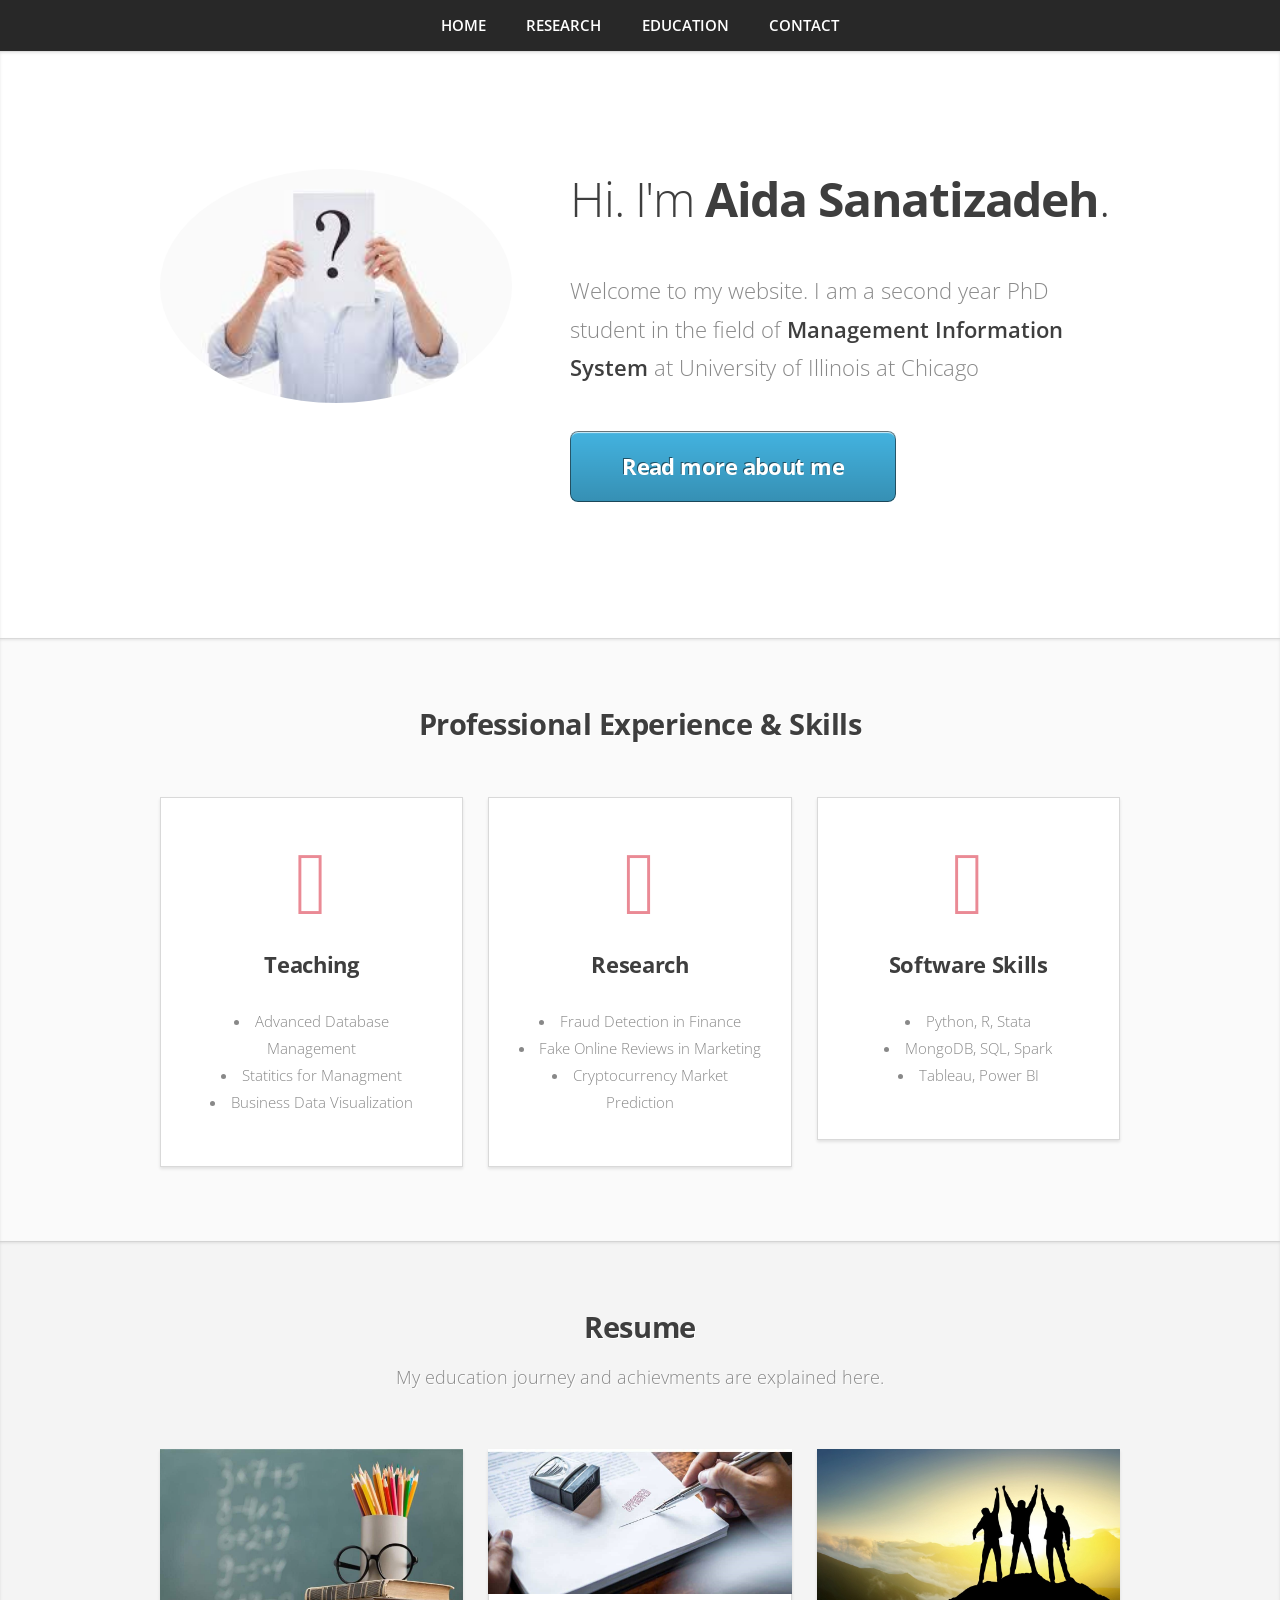
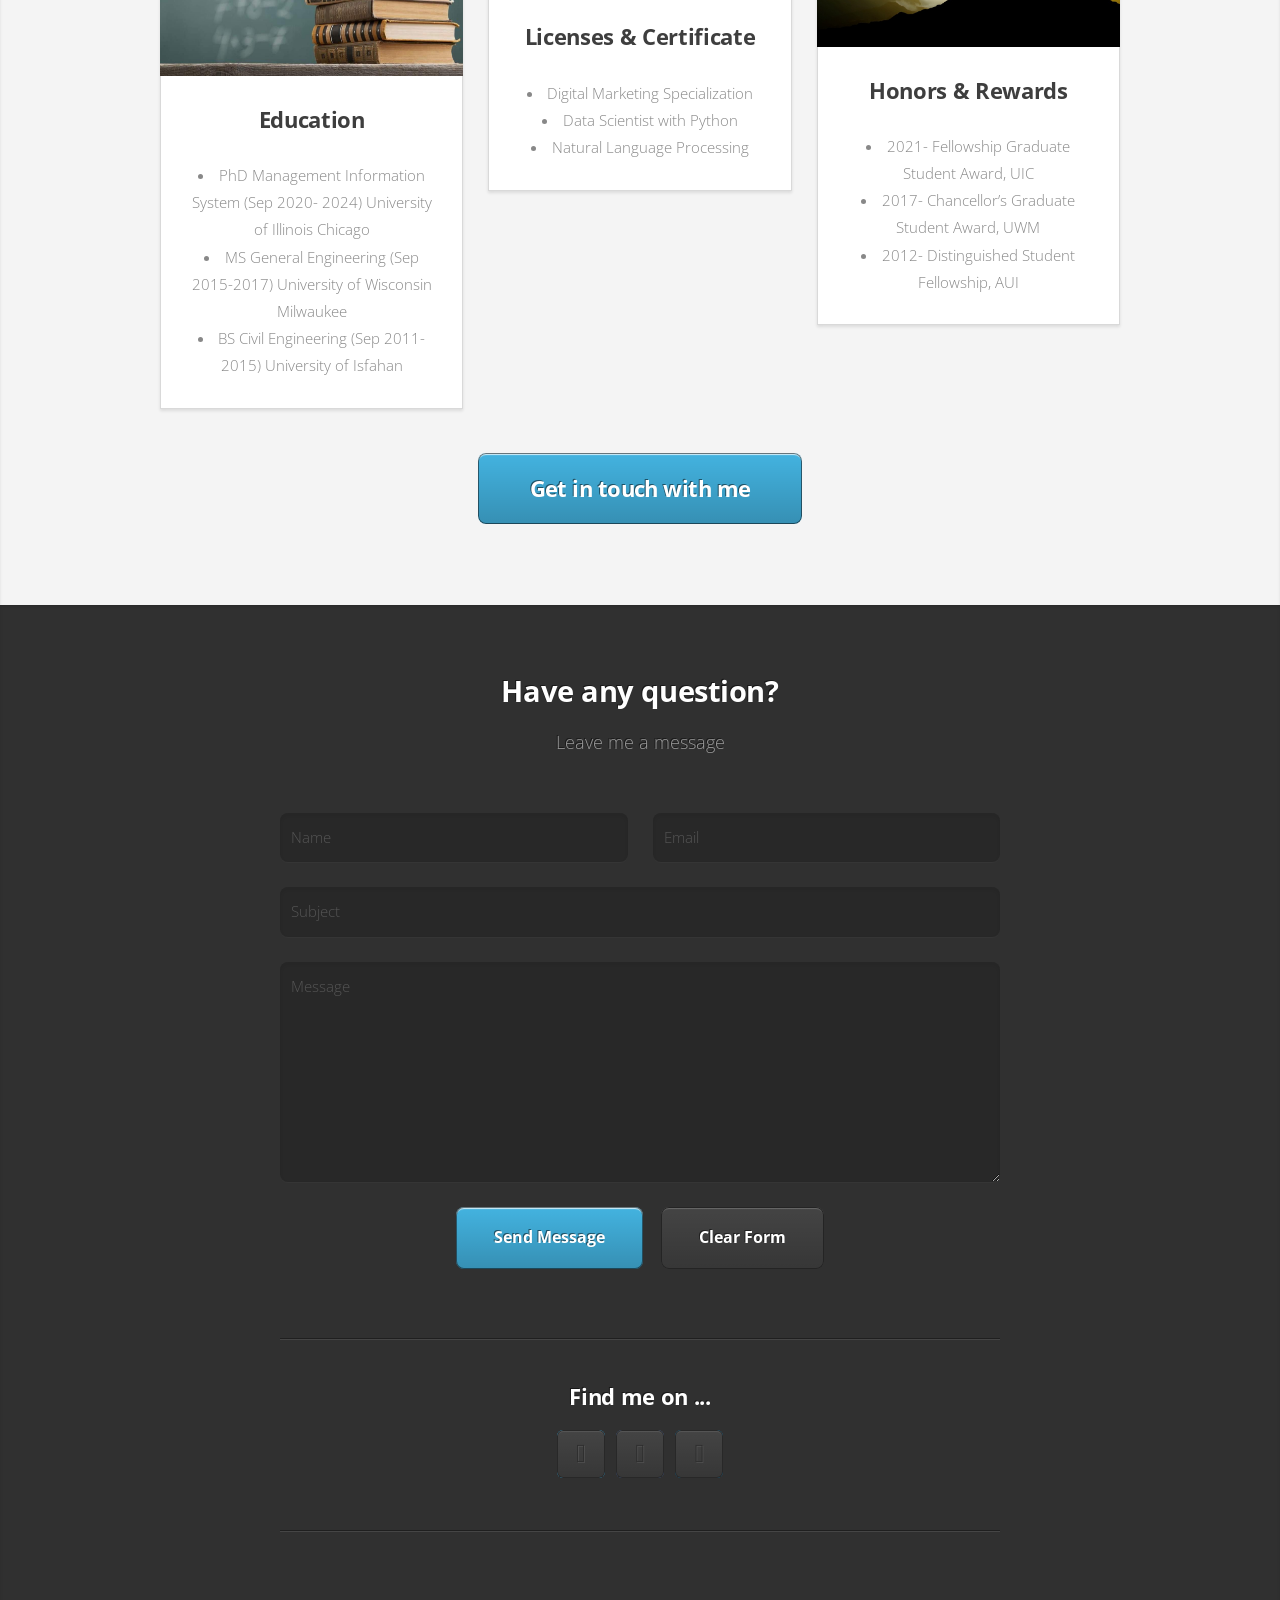
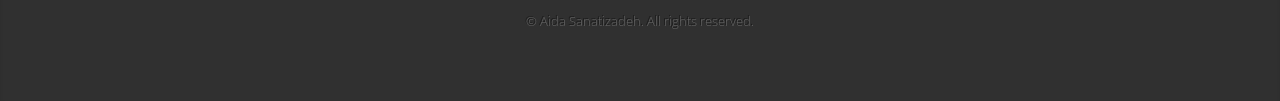
==== index.html @ 2f4261ef "Add files via upload" ====
<!DOCTYPE HTML>
<html>
	<head>
		<title>Miniport by HTML5 UP</title>
		<meta charset="utf-8" />
		<meta name="viewport" content="width=device-width, initial-scale=1, user-scalable=no" />
		<link rel="stylesheet" href="assets/css/main.css" />
	</head>
	<body class="is-preload">

		<!-- Nav -->
			<nav id="nav">
				<ul class="container">
					<li><a href="#top">HOME</a></li>
					<li><a href="#work">RESEARCH</a></li>
					<li><a href="#portfolio">EDUCATION</a></li>
					<li><a href="#contact">CONTACT</a></li>
				</ul>
			</nav>

		<!-- Home -->
			<article id="top" class="wrapper style1">
				<div class="container">
					<div class="row">
						<div class="col-4 col-5-large col-12-medium">
							<span class="image fit"><img src="images/Aida.png" alt="" /></span>
						</div>
						<div class="col-8 col-7-large col-12-medium">
							<header>
								<h1>Hi. I'm <strong>Aida Sanatizadeh</strong>.</h1>
							</header>
							<p> Welcome to my website. I am a second year PhD student in the field of <strong> Management Information System</strong> at University of Illinois at Chicago 
								
							</p>
							<a href="#work" class="button large scrolly">Read more about me</a>
						</div>
					</div>
				</div>
			</article>

		<!-- Work -->
			<article id="work" class="wrapper style2">
				<div class="container">
					<header>
						<h2>Professional Experience & Skills</h2>
						
					</header>
					<div class="row aln-center">
						<div class="col-4 col-6-medium col-16-small">
							<section class="box style1">
								<span class="icon featured fa-bookmark"></span>
								<h3>Teaching</h3>
								<p>
									<li>Advanced Database Management</li>
									<li>Statitics for Managment</li>
									<li>Business Data Visualization</li>
								</p>
							</section>
						</div>
						<div class="col-4 col-6-medium col-16-small">
							<section class="box style1">
								<span class="icon featured fa-bookmark"></span>
								<h3>Research</h3>
								<p>
									<li>Fraud Detection in Finance</li>
									<li>Fake Online Reviews in Marketing</li>
									<li>Cryptocurrency Market Prediction</li>
									
								</p>
							</section>
						</div>
						<div class="col-4 col-6-medium col-12-small">
							<section class="box style1">
								<span class="icon featured fa-bookmark"></span>
								<h3>Software Skills</h3>
								<p>
									<li>Python, R, Stata</li>
									<li>MongoDB, SQL, Spark</li>
									<li>Tableau, Power BI</li>
								</p>
							</section>
						</div>
					</div>
					
				</div>
			</article>

		<!-- Portfolio -->
			<article id="portfolio" class="wrapper style3">
				<div class="container">
					<header>
						<h2>Resume</h2>
						<p>My education journey and achievments are explained here.</p>
					</header>
					<div class="row">
						<div class="col-4 col-6-medium col-12-small">
							<article class="box style2">
								<a href="#" class="image featured"><img src="images/pic01.jpg" alt="" /></a>
								<h3><a href="#">Education</a></h3>
								<p>
									<li>
										PhD Management Information System (Sep 2020- 2024) 
										University of Illinois Chicago
									</li>

									<li>
										MS General Engineering (Sep 2015-2017)
										University of Wisconsin Milwaukee

									</li>
									<li>
										BS Civil Engineering (Sep 2011-2015)
										University of Isfahan
									</li>
								</p>
							</article>
						</div>
						<div class="col-4 col-6-medium col-12-small">
							<article class="box style2">
								<a href="#" class="image featured"><img src="images/pic02.jpg" alt="" /></a>
								<h3><a href="#">Licenses & Certificate</a></h3>
								<p>
									<li>
										Digital Marketing Specialization
									</li>

									<li>
										Data Scientist with Python

									</li>
									<li>
										Natural Language Processing
									</li>
								</p>
							</article>
						</div>
						<div class="col-4 col-6-medium col-12-small">
							<article class="box style2">
								<a href="#" class="image featured"><img src="images/pic03.jpeg" alt="" /></a>
								<h3><a href="#">Honors & Rewards</a></h3>
								<p>
									<li>
										2021- Fellowship Graduate Student Award, UIC
									</li>

									<li>
										2017- Chancellor’s Graduate Student Award, UWM

									</li>
									<li>
										2012- Distinguished Student Fellowship, AUI
									</li>
								</p>
							</article>
						</div>
						
					</div>
					<footer>

						<a href="#contact" class="button large scrolly">Get in touch with me</a>
					</footer>
				</div>
			</article>

		<!-- Contact -->
			<article id="contact" class="wrapper style4">
				<div class="container medium">
					<header>
						<h2>Have any question?</h2>
						<p>Leave me a message</p>
					</header>
					<div class="row">
						<div class="col-12">
							<form method="post" action="#">
								<div class="row">
									<div class="col-6 col-12-small">
										<input type="text" name="name" id="name" placeholder="Name" />
									</div>
									<div class="col-6 col-12-small">
										<input type="text" name="email" id="email" placeholder="Email" />
									</div>
									<div class="col-12">
										<input type="text" name="subject" id="subject" placeholder="Subject" />
									</div>
									<div class="col-12">
										<textarea name="message" id="message" placeholder="Message"></textarea>
									</div>
									<div class="col-12">
										<ul class="actions">
											<li><input type="submit" value="Send Message" /></li>
											<li><input type="reset" value="Clear Form" class="alt" /></li>
										</ul>
									</div>
								</div>
							</form>
						</div>
						<div class="col-12">
							<hr />
							<h3>Find me on ...</h3>
							<ul class="social">
								<li><a href="#" class="icon brands fa-twitter"><span class="label">Twitter</span></a></li>
								<li><a href="#" class="icon brands fa-facebook-f"><span class="label">Facebook</span></a></li>
								<li><a href="#" class="icon brands fa-linkedin-in"><span class="label">LinkedIn</span></a></li>
								
							</ul>
							<hr />
						</div>
					</div>
					<footer>
						<ul id="copyright">
							<li>&copy; Aida Sanatizadeh. All rights reserved.</li>
						</ul>
					</footer>
				</div>
			</article>
			
		<script src="assets/js/breakpoints.min.js"></script>
		<script src="assets/js/brower.min.js"></script>
		<script src="assets/js/jquery.min.js"></script>
		<script src="assets/js/jquery.scrolly.min.js"></script>
		<script src="assets/js/util.js"></script>
		<script src="assets/js/main.js"></script>
	</body>
</html>
---- assets/css/main.css ----
@import url("https://fonts.googleapis.com/css?family=Open+Sans:300,300italic,600,600italic,700");
@import url("fontawesome-all.min.css");

/*
	Miniport by HTML5 UP
	html5up.net | @ajlkn
	Free for personal and commercial use under the CCA 3.0 license (html5up.net/license)
*/

html, body, div, span, applet, object,
iframe, h1, h2, h3, h4, h5, h6, p, blockquote,
pre, a, abbr, acronym, address, big, cite,
code, del, dfn, em, img, ins, kbd, q, s, samp,
small, strike, strong, sub, sup, tt, var, b,
u, i, center, dl, dt, dd, ol, ul, li, fieldset,
form, label, legend, table, caption, tbody,
tfoot, thead, tr, th, td, article, aside,
canvas, details, embed, figure, figcaption,
footer, header, hgroup, menu, nav, output, ruby,
section, summary, time, mark, audio, video {
	margin: 0;
	padding: 0;
	border: 0;
	font-size: 100%;
	font: inherit;
	vertical-align: baseline;}

article, aside, details, figcaption, figure,
footer, header, hgroup, menu, nav, section {
	display: block;}

body {
	line-height: 1;
}

ol, ul {
	list-style: none;
}

blockquote, q {
	quotes: none;
}

	blockquote:before, blockquote:after, q:before, q:after {
		content: '';
		content: none;
	}

table {
	border-collapse: collapse;
	border-spacing: 0;
}

body {
	-webkit-text-size-adjust: none;
}

mark {
	background-color: transparent;
	color: inherit;
}

input::-moz-focus-inner {
	border: 0;
	padding: 0;
}

input, select, textarea {
	-moz-appearance: none;
	-webkit-appearance: none;
	-ms-appearance: none;
	appearance: none;
}

/* Basic */

	html {
		box-sizing: border-box;
	}

	*, *:before, *:after {
		box-sizing: inherit;
	}

	body {
		padding-top: 3.5em;
	}

		body.is-preload *, body.is-preload *:before, body.is-preload *:after {
			-moz-animation: none !important;
			-webkit-animation: none !important;
			-ms-animation: none !important;
			animation: none !important;
			-moz-transition: none !important;
			-webkit-transition: none !important;
			-ms-transition: none !important;
			transition: none !important;
		}

	body, input, textarea, select {
		font-family: 'Open Sans', sans-serif;
		line-height: 1.85em;
		color: #888;
		font-weight: 300;
		font-size: 13pt;
	}

	a {
		-moz-transition: color .2s ease-in-out;
		-webkit-transition: color .2s ease-in-out;
		-ms-transition: color .2s ease-in-out;
		transition: color .2s ease-in-out;
		color: #43B3E0;
		text-decoration: underline;
	}

		a:hover {
			color: #43bff0 !important;
		}

		a img {
			border: 0;
		}

	b, strong {
		font-weight: 600;
		color: #3e3e3e;
	}

	i, em {
		font-style: italic;
	}

	sub {
		position: relative;
		top: 0.5em;
		font-size: 0.8em;
	}

	sup {
		position: relative;
		top: -0.5em;
		font-size: 0.8em;
	}

	blockquote {
		border-left: solid 0.75em #eee;
		padding: 1em 0 1em 1.5em;
		font-style: italic;
	}

	h1, h2, h3, h4, h5, h6 {
		color: #3e3e3e;
		margin: 0 0 0.75em 0;
	}

	h1 a, h2 a, h3 a, h4 a, h5 a, h6 a {
		text-decoration: none;
		color: inherit;
	}

	h2, h3, h4, h5, h6 {
		font-weight: 700;
	}

	h1 {
		font-size: 3.25em;
		letter-spacing: -0.025em;
		font-weight: 300;
	}

		h1 strong {
			font-weight: 700;
		}

	h2 {
		font-size: 2em;
		letter-spacing: -0.015em;
	}

	h3 {
		font-size: 1.5em;
		letter-spacing: -0.015em;
	}

	em, i {
		font-style: italic;
	}

	br.clear {
		clear: both;
	}

	hr {
		border: 0;
		border-top: solid 1px #444;
		border-top-color: rgba(0, 0, 0, 0.35);
		box-shadow: 0px 1px 0px 0px rgba(255, 255, 255, 0.1);
		height: 1px;
		margin: 3em 0;
	}

	p, ul, ol, dl, table {
		margin-bottom: 2em;
	}

	header {
		margin: 0 0 3em 0;
	}

		header > p {
			font-size: 1.25em;
			margin: 0;
		}

	footer {
		margin: 3em 0 0 0;
	}

		footer > p {
			font-size: 1.25em;
		}

/* Container */

	.container {
		margin: 0 auto;
		max-width: calc(100% - 50px);
		width: 1200px;
	}

		.container.medium {
			width: 900px;
		}

		@media screen and (max-width: 1680px) {

			.container {
				width: 1200px;
			}

				.container.medium {
					width: 900px;
				}

		}

		@media screen and (max-width: 1280px) {

			.container {
				width: 960px;
			}

				.container.medium {
					width: 720px;
				}

		}

		@media screen and (max-width: 980px) {

			.container {
				width: 100%;
			}

				.container.medium {
					width: 75%;
				}

		}

		@media screen and (max-width: 736px) {

			.container {
				width: 100%;
				max-width: calc(100% - 30px);
			}

				.container.medium {
					width: 100%;
				}

		}

/* Row */

	.row {
		display: flex;
		flex-wrap: wrap;
		box-sizing: border-box;
		align-items: stretch;
	}

		.row > * {
			box-sizing: border-box;
		}

		.row.gtr-uniform > * > :last-child {
			margin-bottom: 0;
		}

		.row.aln-left {
			justify-content: flex-start;
		}

		.row.aln-center {
			justify-content: center;
		}

		.row.aln-right {
			justify-content: flex-end;
		}

		.row.aln-top {
			align-items: flex-start;
		}

		.row.aln-middle {
			align-items: center;
		}

		.row.aln-bottom {
			align-items: flex-end;
		}

		.row > .imp {
			order: -1;
		}

		.row > .col-1 {
			width: 8.33333%;
		}

		.row > .off-1 {
			margin-left: 8.33333%;
		}

		.row > .col-2 {
			width: 16.66667%;
		}

		.row > .off-2 {
			margin-left: 16.66667%;
		}

		.row > .col-3 {
			width: 25%;
		}

		.row > .off-3 {
			margin-left: 25%;
		}

		.row > .col-4 {
			width: 33.33333%;
		}

		.row > .off-4 {
			margin-left: 33.33333%;
		}

		.row > .col-5 {
			width: 41.66667%;
		}

		.row > .off-5 {
			margin-left: 41.66667%;
		}

		.row > .col-6 {
			width: 50%;
		}

		.row > .off-6 {
			margin-left: 50%;
		}

		.row > .col-7 {
			width: 58.33333%;
		}

		.row > .off-7 {
			margin-left: 58.33333%;
		}

		.row > .col-8 {
			width: 66.66667%;
		}

		.row > .off-8 {
			margin-left: 66.66667%;
		}

		.row > .col-9 {
			width: 75%;
		}

		.row > .off-9 {
			margin-left: 75%;
		}

		.row > .col-10 {
			width: 83.33333%;
		}

		.row > .off-10 {
			margin-left: 83.33333%;
		}

		.row > .col-11 {
			width: 91.66667%;
		}

		.row > .off-11 {
			margin-left: 91.66667%;
		}

		.row > .col-12 {
			width: 100%;
		}

		.row > .off-12 {
			margin-left: 100%;
		}

		.row.gtr-0 {
			margin-top: 0px;
			margin-left: 0px;
		}

			.row.gtr-0 > * {
				padding: 0px 0 0 0px;
			}

			.row.gtr-0.gtr-uniform {
				margin-top: 0px;
			}

				.row.gtr-0.gtr-uniform > * {
					padding-top: 0px;
				}

		.row.gtr-25 {
			margin-top: -6.25px;
			margin-left: -6.25px;
		}

			.row.gtr-25 > * {
				padding: 6.25px 0 0 6.25px;
			}

			.row.gtr-25.gtr-uniform {
				margin-top: -6.25px;
			}

				.row.gtr-25.gtr-uniform > * {
					padding-top: 6.25px;
				}

		.row.gtr-50 {
			margin-top: -12.5px;
			margin-left: -12.5px;
		}

			.row.gtr-50 > * {
				padding: 12.5px 0 0 12.5px;
			}

			.row.gtr-50.gtr-uniform {
				margin-top: -12.5px;
			}

				.row.gtr-50.gtr-uniform > * {
					padding-top: 12.5px;
				}

		.row {
			margin-top: -25px;
			margin-left: -25px;
		}

			.row > * {
				padding: 25px 0 0 25px;
			}

			.row.gtr-uniform {
				margin-top: -25px;
			}

				.row.gtr-uniform > * {
					padding-top: 25px;
				}

		.row.gtr-150 {
			margin-top: -37.5px;
			margin-left: -37.5px;
		}

			.row.gtr-150 > * {
				padding: 37.5px 0 0 37.5px;
			}

			.row.gtr-150.gtr-uniform {
				margin-top: -37.5px;
			}

				.row.gtr-150.gtr-uniform > * {
					padding-top: 37.5px;
				}

		.row.gtr-200 {
			margin-top: -50px;
			margin-left: -50px;
		}

			.row.gtr-200 > * {
				padding: 50px 0 0 50px;
			}

			.row.gtr-200.gtr-uniform {
				margin-top: -50px;
			}

				.row.gtr-200.gtr-uniform > * {
					padding-top: 50px;
				}

		@media screen and (max-width: 1680px) {

			.row {
				display: flex;
				flex-wrap: wrap;
				box-sizing: border-box;
				align-items: stretch;
			}

				.row > * {
					box-sizing: border-box;
				}

				.row.gtr-uniform > * > :last-child {
					margin-bottom: 0;
				}

				.row.aln-left {
					justify-content: flex-start;
				}

				.row.aln-center {
					justify-content: center;
				}

				.row.aln-right {
					justify-content: flex-end;
				}

				.row.aln-top {
					align-items: flex-start;
				}

				.row.aln-middle {
					align-items: center;
				}

				.row.aln-bottom {
					align-items: flex-end;
				}

				.row > .imp-xlarge {
					order: -1;
				}

				.row > .col-1-xlarge {
					width: 8.33333%;
				}

				.row > .off-1-xlarge {
					margin-left: 8.33333%;
				}

				.row > .col-2-xlarge {
					width: 16.66667%;
				}

				.row > .off-2-xlarge {
					margin-left: 16.66667%;
				}

				.row > .col-3-xlarge {
					width: 25%;
				}

				.row > .off-3-xlarge {
					margin-left: 25%;
				}

				.row > .col-4-xlarge {
					width: 33.33333%;
				}

				.row > .off-4-xlarge {
					margin-left: 33.33333%;
				}

				.row > .col-5-xlarge {
					width: 41.66667%;
				}

				.row > .off-5-xlarge {
					margin-left: 41.66667%;
				}

				.row > .col-6-xlarge {
					width: 50%;
				}

				.row > .off-6-xlarge {
					margin-left: 50%;
				}

				.row > .col-7-xlarge {
					width: 58.33333%;
				}

				.row > .off-7-xlarge {
					margin-left: 58.33333%;
				}

				.row > .col-8-xlarge {
					width: 66.66667%;
				}

				.row > .off-8-xlarge {
					margin-left: 66.66667%;
				}

				.row > .col-9-xlarge {
					width: 75%;
				}

				.row > .off-9-xlarge {
					margin-left: 75%;
				}

				.row > .col-10-xlarge {
					width: 83.33333%;
				}

				.row > .off-10-xlarge {
					margin-left: 83.33333%;
				}

				.row > .col-11-xlarge {
					width: 91.66667%;
				}

				.row > .off-11-xlarge {
					margin-left: 91.66667%;
				}

				.row > .col-12-xlarge {
					width: 100%;
				}

				.row > .off-12-xlarge {
					margin-left: 100%;
				}

				.row.gtr-0 {
					margin-top: 0px;
					margin-left: 0px;
				}

					.row.gtr-0 > * {
						padding: 0px 0 0 0px;
					}

					.row.gtr-0.gtr-uniform {
						margin-top: 0px;
					}

						.row.gtr-0.gtr-uniform > * {
							padding-top: 0px;
						}

				.row.gtr-25 {
					margin-top: -6.25px;
					margin-left: -6.25px;
				}

					.row.gtr-25 > * {
						padding: 6.25px 0 0 6.25px;
					}

					.row.gtr-25.gtr-uniform {
						margin-top: -6.25px;
					}

						.row.gtr-25.gtr-uniform > * {
							padding-top: 6.25px;
						}

				.row.gtr-50 {
					margin-top: -12.5px;
					margin-left: -12.5px;
				}

					.row.gtr-50 > * {
						padding: 12.5px 0 0 12.5px;
					}

					.row.gtr-50.gtr-uniform {
						margin-top: -12.5px;
					}

						.row.gtr-50.gtr-uniform > * {
							padding-top: 12.5px;
						}

				.row {
					margin-top: -25px;
					margin-left: -25px;
				}

					.row > * {
						padding: 25px 0 0 25px;
					}

					.row.gtr-uniform {
						margin-top: -25px;
					}

						.row.gtr-uniform > * {
							padding-top: 25px;
						}

				.row.gtr-150 {
					margin-top: -37.5px;
					margin-left: -37.5px;
				}

					.row.gtr-150 > * {
						padding: 37.5px 0 0 37.5px;
					}

					.row.gtr-150.gtr-uniform {
						margin-top: -37.5px;
					}

						.row.gtr-150.gtr-uniform > * {
							padding-top: 37.5px;
						}

				.row.gtr-200 {
					margin-top: -50px;
					margin-left: -50px;
				}

					.row.gtr-200 > * {
						padding: 50px 0 0 50px;
					}

					.row.gtr-200.gtr-uniform {
						margin-top: -50px;
					}

						.row.gtr-200.gtr-uniform > * {
							padding-top: 50px;
						}

		}

		@media screen and (max-width: 1280px) {

			.row {
				display: flex;
				flex-wrap: wrap;
				box-sizing: border-box;
				align-items: stretch;
			}

				.row > * {
					box-sizing: border-box;
				}

				.row.gtr-uniform > * > :last-child {
					margin-bottom: 0;
				}

				.row.aln-left {
					justify-content: flex-start;
				}

				.row.aln-center {
					justify-content: center;
				}

				.row.aln-right {
					justify-content: flex-end;
				}

				.row.aln-top {
					align-items: flex-start;
				}

				.row.aln-middle {
					align-items: center;
				}

				.row.aln-bottom {
					align-items: flex-end;
				}

				.row > .imp-large {
					order: -1;
				}

				.row > .col-1-large {
					width: 8.33333%;
				}

				.row > .off-1-large {
					margin-left: 8.33333%;
				}

				.row > .col-2-large {
					width: 16.66667%;
				}

				.row > .off-2-large {
					margin-left: 16.66667%;
				}

				.row > .col-3-large {
					width: 25%;
				}

				.row > .off-3-large {
					margin-left: 25%;
				}

				.row > .col-4-large {
					width: 33.33333%;
				}

				.row > .off-4-large {
					margin-left: 33.33333%;
				}

				.row > .col-5-large {
					width: 41.66667%;
				}

				.row > .off-5-large {
					margin-left: 41.66667%;
				}

				.row > .col-6-large {
					width: 50%;
				}

				.row > .off-6-large {
					margin-left: 50%;
				}

				.row > .col-7-large {
					width: 58.33333%;
				}

				.row > .off-7-large {
					margin-left: 58.33333%;
				}

				.row > .col-8-large {
					width: 66.66667%;
				}

				.row > .off-8-large {
					margin-left: 66.66667%;
				}

				.row > .col-9-large {
					width: 75%;
				}

				.row > .off-9-large {
					margin-left: 75%;
				}

				.row > .col-10-large {
					width: 83.33333%;
				}

				.row > .off-10-large {
					margin-left: 83.33333%;
				}

				.row > .col-11-large {
					width: 91.66667%;
				}

				.row > .off-11-large {
					margin-left: 91.66667%;
				}

				.row > .col-12-large {
					width: 100%;
				}

				.row > .off-12-large {
					margin-left: 100%;
				}

				.row.gtr-0 {
					margin-top: 0px;
					margin-left: 0px;
				}

					.row.gtr-0 > * {
						padding: 0px 0 0 0px;
					}

					.row.gtr-0.gtr-uniform {
						margin-top: 0px;
					}

						.row.gtr-0.gtr-uniform > * {
							padding-top: 0px;
						}

				.row.gtr-25 {
					margin-top: -6.25px;
					margin-left: -6.25px;
				}

					.row.gtr-25 > * {
						padding: 6.25px 0 0 6.25px;
					}

					.row.gtr-25.gtr-uniform {
						margin-top: -6.25px;
					}

						.row.gtr-25.gtr-uniform > * {
							padding-top: 6.25px;
						}

				.row.gtr-50 {
					margin-top: -12.5px;
					margin-left: -12.5px;
				}

					.row.gtr-50 > * {
						padding: 12.5px 0 0 12.5px;
					}

					.row.gtr-50.gtr-uniform {
						margin-top: -12.5px;
					}

						.row.gtr-50.gtr-uniform > * {
							padding-top: 12.5px;
						}

				.row {
					margin-top: -25px;
					margin-left: -25px;
				}

					.row > * {
						padding: 25px 0 0 25px;
					}

					.row.gtr-uniform {
						margin-top: -25px;
					}

						.row.gtr-uniform > * {
							padding-top: 25px;
						}

				.row.gtr-150 {
					margin-top: -37.5px;
					margin-left: -37.5px;
				}

					.row.gtr-150 > * {
						padding: 37.5px 0 0 37.5px;
					}

					.row.gtr-150.gtr-uniform {
						margin-top: -37.5px;
					}

						.row.gtr-150.gtr-uniform > * {
							padding-top: 37.5px;
						}

				.row.gtr-200 {
					margin-top: -50px;
					margin-left: -50px;
				}

					.row.gtr-200 > * {
						padding: 50px 0 0 50px;
					}

					.row.gtr-200.gtr-uniform {
						margin-top: -50px;
					}

						.row.gtr-200.gtr-uniform > * {
							padding-top: 50px;
						}

		}

		@media screen and (max-width: 980px) {

			.row {
				display: flex;
				flex-wrap: wrap;
				box-sizing: border-box;
				align-items: stretch;
			}

				.row > * {
					box-sizing: border-box;
				}

				.row.gtr-uniform > * > :last-child {
					margin-bottom: 0;
				}

				.row.aln-left {
					justify-content: flex-start;
				}

				.row.aln-center {
					justify-content: center;
				}

				.row.aln-right {
					justify-content: flex-end;
				}

				.row.aln-top {
					align-items: flex-start;
				}

				.row.aln-middle {
					align-items: center;
				}

				.row.aln-bottom {
					align-items: flex-end;
				}

				.row > .imp-medium {
					order: -1;
				}

				.row > .col-1-medium {
					width: 8.33333%;
				}

				.row > .off-1-medium {
					margin-left: 8.33333%;
				}

				.row > .col-2-medium {
					width: 16.66667%;
				}

				.row > .off-2-medium {
					margin-left: 16.66667%;
				}

				.row > .col-3-medium {
					width: 25%;
				}

				.row > .off-3-medium {
					margin-left: 25%;
				}

				.row > .col-4-medium {
					width: 33.33333%;
				}

				.row > .off-4-medium {
					margin-left: 33.33333%;
				}

				.row > .col-5-medium {
					width: 41.66667%;
				}

				.row > .off-5-medium {
					margin-left: 41.66667%;
				}

				.row > .col-6-medium {
					width: 50%;
				}

				.row > .off-6-medium {
					margin-left: 50%;
				}

				.row > .col-7-medium {
					width: 58.33333%;
				}

				.row > .off-7-medium {
					margin-left: 58.33333%;
				}

				.row > .col-8-medium {
					width: 66.66667%;
				}

				.row > .off-8-medium {
					margin-left: 66.66667%;
				}

				.row > .col-9-medium {
					width: 75%;
				}

				.row > .off-9-medium {
					margin-left: 75%;
				}

				.row > .col-10-medium {
					width: 83.33333%;
				}

				.row > .off-10-medium {
					margin-left: 83.33333%;
				}

				.row > .col-11-medium {
					width: 91.66667%;
				}

				.row > .off-11-medium {
					margin-left: 91.66667%;
				}

				.row > .col-12-medium {
					width: 100%;
				}

				.row > .off-12-medium {
					margin-left: 100%;
				}

				.row.gtr-0 {
					margin-top: 0px;
					margin-left: 0px;
				}

					.row.gtr-0 > * {
						padding: 0px 0 0 0px;
					}

					.row.gtr-0.gtr-uniform {
						margin-top: 0px;
					}

						.row.gtr-0.gtr-uniform > * {
							padding-top: 0px;
						}

				.row.gtr-25 {
					margin-top: -6.25px;
					margin-left: -6.25px;
				}

					.row.gtr-25 > * {
						padding: 6.25px 0 0 6.25px;
					}

					.row.gtr-25.gtr-uniform {
						margin-top: -6.25px;
					}

						.row.gtr-25.gtr-uniform > * {
							padding-top: 6.25px;
						}

				.row.gtr-50 {
					margin-top: -12.5px;
					margin-left: -12.5px;
				}

					.row.gtr-50 > * {
						padding: 12.5px 0 0 12.5px;
					}

					.row.gtr-50.gtr-uniform {
						margin-top: -12.5px;
					}

						.row.gtr-50.gtr-uniform > * {
							padding-top: 12.5px;
						}

				.row {
					margin-top: -25px;
					margin-left: -25px;
				}

					.row > * {
						padding: 25px 0 0 25px;
					}

					.row.gtr-uniform {
						margin-top: -25px;
					}

						.row.gtr-uniform > * {
							padding-top: 25px;
						}

				.row.gtr-150 {
					margin-top: -37.5px;
					margin-left: -37.5px;
				}

					.row.gtr-150 > * {
						padding: 37.5px 0 0 37.5px;
					}

					.row.gtr-150.gtr-uniform {
						margin-top: -37.5px;
					}

						.row.gtr-150.gtr-uniform > * {
							padding-top: 37.5px;
						}

				.row.gtr-200 {
					margin-top: -50px;
					margin-left: -50px;
				}

					.row.gtr-200 > * {
						padding: 50px 0 0 50px;
					}

					.row.gtr-200.gtr-uniform {
						margin-top: -50px;
					}

						.row.gtr-200.gtr-uniform > * {
							padding-top: 50px;
						}

		}

		@media screen and (max-width: 736px) {

			.row {
				display: flex;
				flex-wrap: wrap;
				box-sizing: border-box;
				align-items: stretch;
			}

				.row > * {
					box-sizing: border-box;
				}

				.row.gtr-uniform > * > :last-child {
					margin-bottom: 0;
				}

				.row.aln-left {
					justify-content: flex-start;
				}

				.row.aln-center {
					justify-content: center;
				}

				.row.aln-right {
					justify-content: flex-end;
				}

				.row.aln-top {
					align-items: flex-start;
				}

				.row.aln-middle {
					align-items: center;
				}

				.row.aln-bottom {
					align-items: flex-end;
				}

				.row > .imp-small {
					order: -1;
				}

				.row > .col-1-small {
					width: 8.33333%;
				}

				.row > .off-1-small {
					margin-left: 8.33333%;
				}

				.row > .col-2-small {
					width: 16.66667%;
				}

				.row > .off-2-small {
					margin-left: 16.66667%;
				}

				.row > .col-3-small {
					width: 25%;
				}

				.row > .off-3-small {
					margin-left: 25%;
				}

				.row > .col-4-small {
					width: 33.33333%;
				}

				.row > .off-4-small {
					margin-left: 33.33333%;
				}

				.row > .col-5-small {
					width: 41.66667%;
				}

				.row > .off-5-small {
					margin-left: 41.66667%;
				}

				.row > .col-6-small {
					width: 50%;
				}

				.row > .off-6-small {
					margin-left: 50%;
				}

				.row > .col-7-small {
					width: 58.33333%;
				}

				.row > .off-7-small {
					margin-left: 58.33333%;
				}

				.row > .col-8-small {
					width: 66.66667%;
				}

				.row > .off-8-small {
					margin-left: 66.66667%;
				}

				.row > .col-9-small {
					width: 75%;
				}

				.row > .off-9-small {
					margin-left: 75%;
				}

				.row > .col-10-small {
					width: 83.33333%;
				}

				.row > .off-10-small {
					margin-left: 83.33333%;
				}

				.row > .col-11-small {
					width: 91.66667%;
				}

				.row > .off-11-small {
					margin-left: 91.66667%;
				}

				.row > .col-12-small {
					width: 100%;
				}

				.row > .off-12-small {
					margin-left: 100%;
				}

				.row.gtr-0 {
					margin-top: 0px;
					margin-left: 0px;
				}

					.row.gtr-0 > * {
						padding: 0px 0 0 0px;
					}

					.row.gtr-0.gtr-uniform {
						margin-top: 0px;
					}

						.row.gtr-0.gtr-uniform > * {
							padding-top: 0px;
						}

				.row.gtr-25 {
					margin-top: -3.75px;
					margin-left: -3.75px;
				}

					.row.gtr-25 > * {
						padding: 3.75px 0 0 3.75px;
					}

					.row.gtr-25.gtr-uniform {
						margin-top: -3.75px;
					}

						.row.gtr-25.gtr-uniform > * {
							padding-top: 3.75px;
						}

				.row.gtr-50 {
					margin-top: -7.5px;
					margin-left: -7.5px;
				}

					.row.gtr-50 > * {
						padding: 7.5px 0 0 7.5px;
					}

					.row.gtr-50.gtr-uniform {
						margin-top: -7.5px;
					}

						.row.gtr-50.gtr-uniform > * {
							padding-top: 7.5px;
						}

				.row {
					margin-top: -15px;
					margin-left: -15px;
				}

					.row > * {
						padding: 15px 0 0 15px;
					}

					.row.gtr-uniform {
						margin-top: -15px;
					}

						.row.gtr-uniform > * {
							padding-top: 15px;
						}

				.row.gtr-150 {
					margin-top: -22.5px;
					margin-left: -22.5px;
				}

					.row.gtr-150 > * {
						padding: 22.5px 0 0 22.5px;
					}

					.row.gtr-150.gtr-uniform {
						margin-top: -22.5px;
					}

						.row.gtr-150.gtr-uniform > * {
							padding-top: 22.5px;
						}

				.row.gtr-200 {
					margin-top: -30px;
					margin-left: -30px;
				}

					.row.gtr-200 > * {
						padding: 30px 0 0 30px;
					}

					.row.gtr-200.gtr-uniform {
						margin-top: -30px;
					}

						.row.gtr-200.gtr-uniform > * {
							padding-top: 30px;
						}

		}

/* Form */

	form label {
		color: #3e3e3e;
		font-weight: 700;
		display: block;
		margin: 0 0 0.5em 0;
	}

	form input[type=text],
	form input[type=email],
	form input[type=password],
	form select,
	form textarea {
		-moz-transition: background .2s ease-in-out, box-shadow .2s ease-in-out;
		-webkit-transition: background .2s ease-in-out, box-shadow .2s ease-in-out;
		-ms-transition: background .2s ease-in-out, box-shadow .2s ease-in-out;
		transition: background .2s ease-in-out, box-shadow .2s ease-in-out;
		-webkit-appearance: none;
		display: block;
		border: 0;
		padding: 0.75em;
		font-size: 1em;
		border-radius: 8px;
		border: solid 1px #ddd;
		background: #fff;
		color: #bbb;
		box-shadow: inset 0px 2px 3px 1px rgba(0, 0, 0, 0.05), 0px 1px 0px 0px rgba(255, 255, 255, 0.025);
		width: 100%;
	}

		form input[type=text]:focus,
		form input[type=email]:focus,
		form input[type=password]:focus,
		form select:focus,
		form textarea:focus {
			background: #fafafa;
			box-shadow: inset 0px 2px 5px 0px rgba(0, 0, 0, 0.05), 0px 1px 0px 0px rgba(255, 255, 255, 0.025), inset 0px 0px 2px 1px #43bff0;
		}

	form textarea {
		height: 15em;
	}

	form .actions:last-child {
		margin-bottom: 0;
	}

	form ::-webkit-input-placeholder {
		color: #555 !important;
	}

	form :-moz-placeholder {
		color: #555 !important;
	}

	form ::-moz-placeholder {
		color: #555 !important;
	}

	form :-ms-input-placeholder {
		color: #555 !important;
	}

	form ::-moz-focus-inner {
		border: 0;
	}

/* Tables */

	table {
		width: 100%;
	}

		table.default {
			width: 100%;
		}

			table.default tr {
				border-top: solid 1px #eee;
			}

				table.default tr:first-child {
					border-top: 0;
				}

			table.default td {
				padding: 0.5em 1em 0.5em 1em;
			}

			table.default th {
				text-align: left;
				padding: 0.5em 1em 0.5em 1em;
				font-weight: 600;
				margin: 0 0 1em 0;
			}

			table.default thead {
				background: #4f4f4f;
				color: #fff;
			}

/* Section/Article */

	section, article {
		margin-bottom: 3em;
	}

	section > :last-child,
	article > :last-child,
	section:last-child,
	article:last-child {
		margin-bottom: 0;
	}

/* Image */

	.image {
		display: inline-block;
		position: relative;
	}

		.image img {
			display: block;
			width: 100%;
		}

		.image.fit {
			display: block;
			width: 100%;
		}

		.image.featured {
			display: block;
			width: 100%;
			margin: 0 0 2em 0;
		}

		.image.left {
			float: left;
			margin: 0 2em 2em 0;
		}

		.image.centered {
			display: block;
			margin: 0 0 2em 0;
		}

			.image.centered img {
				margin: 0 auto;
				width: auto;
			}

/* Button */

	input[type="button"],
	input[type="submit"],
	input[type="reset"],
	button,
	.button {
		background-image: url("images/bg.png"), -moz-linear-gradient(top, rgba(0, 0, 0, 0), rgba(0, 0, 0, 0.2));
		background-image: url("images/bg.png"), -webkit-linear-gradient(top, rgba(0, 0, 0, 0), rgba(0, 0, 0, 0.2));
		background-image: url("images/bg.png"), -ms-linear-gradient(top, rgba(0, 0, 0, 0), rgba(0, 0, 0, 0.2));
		background-image: url("images/bg.png"), linear-gradient(top, rgba(0, 0, 0, 0), rgba(0, 0, 0, 0.2));
		-moz-transition: background-color .2s ease-in-out;
		-webkit-transition: background-color .2s ease-in-out;
		-ms-transition: background-color .2s ease-in-out;
		transition: background-color .2s ease-in-out;
		-webkit-appearance: none;
		position: relative;
		display: inline-block;
		color: #fff !important;
		text-decoration: none;
		font-weight: 700;
		border: 0;
		outline: 0;
		cursor: pointer;
		border-radius: 8px;
		text-shadow: -1px -1px 0.5px rgba(0, 0, 0, 0.5);
		overflow: hidden;
		box-shadow: inset 0px 0px 0px 1px rgba(0, 0, 0, 0.5), inset 0px 2px 1px 0px rgba(255, 255, 255, 0.75);
		background-color: #43B3E0;
		padding: 1em 2.35em 1em 2.35em;
		font-size: 1.1em;
		max-width: 24em;
	}

		input[type="button"]:hover,
		input[type="submit"]:hover,
		input[type="reset"]:hover,
		button:hover,
		.button:hover {
			background-color: #43bff0;
			color: #fff !important;
		}

		input[type="button"]:active,
		input[type="submit"]:active,
		input[type="reset"]:active,
		button:active,
		.button:active {
			background-color: #3BA8D3;
			top: 1px;
		}

		input[type="button"].large,
		input[type="submit"].large,
		input[type="reset"].large,
		button.large,
		.button.large {
			font-size: 1.5em;
			letter-spacing: -0.025em;
		}

		input[type="button"].alt,
		input[type="submit"].alt,
		input[type="reset"].alt,
		button.alt,
		.button.alt {
			background-color: #444;
			box-shadow: inset 0px 0px 0px 1px #242424, inset 0px 2px 1px 0px rgba(255, 255, 255, 0.2);
		}

			input[type="button"].alt:hover,
			input[type="submit"].alt:hover,
			input[type="reset"].alt:hover,
			button.alt:hover,
			.button.alt:hover {
				background-color: #4f4f4f;
				color: #fff !important;
			}

			input[type="button"].alt:active,
			input[type="submit"].alt:active,
			input[type="reset"].alt:active,
			button.alt:active,
			.button.alt:active {
				background-color: #3f3f3f;
			}

/* List */

	ul {
		list-style: disc;
		padding-left: 1em;
	}

		ul li {
			padding-left: 0.5em;
		}

	ol {
		list-style: decimal;
		padding-left: 1.25em;
	}

		ol li {
			padding-left: 0.25em;
		}

/* Social */

	ul.social {
		cursor: default;
		margin: 0;
		list-style: none;
		padding-left: 0;
	}

		ul.social li {
			position: relative;
			display: inline-block;
			margin: 0.25em;
			top: 0;
			padding-left: 0;
		}

			ul.social li a {
				-moz-transition: top .2s ease-in-out;
				-webkit-transition: top .2s ease-in-out;
				-ms-transition: top .2s ease-in-out;
				transition: top .2s ease-in-out;
				display: block;
				width: 48px;
				height: 48px;
				border-radius: 6px;
				top: 0;
				position: relative;
			}

				ul.social li a:before {
					background-image: url("images/bg.png"), -moz-linear-gradient(top, rgba(0, 0, 0, 0), rgba(0, 0, 0, 0.2));
					background-image: url("images/bg.png"), -webkit-linear-gradient(top, rgba(0, 0, 0, 0), rgba(0, 0, 0, 0.2));
					background-image: url("images/bg.png"), -ms-linear-gradient(top, rgba(0, 0, 0, 0), rgba(0, 0, 0, 0.2));
					background-image: url("images/bg.png"), linear-gradient(top, rgba(0, 0, 0, 0), rgba(0, 0, 0, 0.2));
					-moz-transition: background-color .2s ease-in-out;
					-webkit-transition: background-color .2s ease-in-out;
					-ms-transition: background-color .2s ease-in-out;
					transition: background-color .2s ease-in-out;
					background-color: #444;
					border-radius: 6px;
					box-shadow: inset 0px 0px 0px 1px #282828, inset 0px 2px 1px 0px rgba(255, 255, 255, 0.1);
					color: #2E2E2E !important;
					display: block;
					font-size: 26px;
					height: 48px;
					line-height: 48px;
					text-align: center;
					outline: 0;
					overflow: hidden;
					text-shadow: 1px 1px 0px rgba(255, 255, 255, 0.1);
					width: 48px;
				}

				ul.social li a.fa-twitter {
					background-color: #2DAAE4;
				}

				ul.social li a.fa-facebook-f {
					background-color: #3C5A98;
				}

				ul.social li a.fa-dribbble {
					background-color: #C4376B;
				}

				ul.social li a.fa-linkedin-in {
					background-color: #006599;
				}

				ul.social li a.fa-tumblr {
					background-color: #51718A;
				}

				ul.social li a.fa-google-plus {
					background-color: #DA2713;
				}

				ul.social li a.fa-github {
					background-color: #FAFAFA;
				}

				ul.social li a.fa-rss {
					background-color: #F2600B;
				}

				ul.social li a.fa-instagram {
					background-color: #E0D7C8;
				}

				ul.social li a.fa-foursquare {
					background-color: #39A3D4;
				}

				ul.social li a.fa-skype {
					background-color: #10BEF1;
				}

				ul.social li a.fa-soundcloud {
					background-color: #FE5419;
				}

				ul.social li a.fa-youtube {
					background-color: #BF2E25;
				}

				ul.social li a.fa-blogger {
					background-color: #FF6501;
				}

				ul.social li a.fa-flickr {
					background-color: #0062DB;
				}

				ul.social li a.fa-vimeo {
					background-color: #4C8AB0;
				}

				ul.social li a:hover {
					top: -5px;
				}

					ul.social li a:hover:before {
						background-color: transparent;
					}

/* Actions */

	ul.actions {
		list-style: none;
		padding-left: 0;
	}

		ul.actions li {
			display: inline-block;
			margin: 0 0 0 1em;
			padding-left: 0;
		}

			ul.actions li:first-child {
				margin-left: 0;
			}

/* Box */

	.box {
		background: #fff;
		box-shadow: inset 0px 0px 0px 1px rgba(0, 0, 0, 0.15), 0px 2px 3px 0px rgba(0, 0, 0, 0.1);
		text-align: center;
		padding: 2em;
	}

		.box.style1 {
			padding: 3em 2em 3.5em 2em;
		}

			.box.style1 h3 {
				margin-bottom: 0.5em;
			}

		.box.style2 h3 {
			margin-bottom: 0.25em;
		}

		.box.style2 .image {
			position: relative;
			left: 2em;
			top: 2em;
			margin: -4em 0 4em -4em;
			width: auto;
		}

/* Icons */

	.icon {
		text-decoration: none;
		text-decoration: none;
	}

		.icon:before {
			-moz-osx-font-smoothing: grayscale;
			-webkit-font-smoothing: antialiased;
			display: inline-block;
			font-style: normal;
			font-variant: normal;
			text-rendering: auto;
			line-height: 1;
			text-transform: none !important;
			font-family: 'Font Awesome 5 Free';
			font-weight: 400;
		}

		.icon:before {
			font-size: 1.25em;
		}

		.icon > .label {
			display: none;
		}

		.icon.solid:before {
			font-weight: 900;
		}

		.icon.brands:before {
			font-family: 'Font Awesome 5 Brands';
		}

		.icon.featured {
			color: #EA8A95;
			display: block;
			margin: 0 0 1.5em 0;
			cursor: default;
		}

			.icon.featured:before {
				font-size: 6em;
			}

/* Wrappers */

	.wrapper {
		background-image: url("images/bg.png");
		box-shadow: inset 0px 1px 0px 0px rgba(0, 0, 0, 0.05), inset 0px 2px 3px 0px rgba(0, 0, 0, 0.1);
		padding: 8em 0 8em 0;
		text-align: center;
	}

		.wrapper.style1 {
			background-image: none;
			background-color: #fff;
		}

		.wrapper.style2 {
			background-color: #fafafa;
			text-shadow: 1px 1px 0px #fff;
		}

		.wrapper.style3 {
			background-color: #f4f4f4;
			text-shadow: 1px 1px 0px #fff;
		}

		.wrapper.style4 {
			background-color: #303030;
			color: #999;
			text-shadow: -1px -1px 0px #181818;
		}

			.wrapper.style4 h1, .wrapper.style4 h2, .wrapper.style4 h3, .wrapper.style4 h4, .wrapper.style4 h5, .wrapper.style4 h6 {
				color: #fff;
			}

			.wrapper.style4 form input[type=text],
			.wrapper.style4 form input[type=password],
			.wrapper.style4 form select,
			.wrapper.style4 form textarea {
				border: none;
				background: #282828;
			}

				.wrapper.style4 form input[type=text]:focus,
				.wrapper.style4 form input[type=password]:focus,
				.wrapper.style4 form select:focus,
				.wrapper.style4 form textarea:focus {
					background: #252525;
				}

/* Nav */

	#nav {
		background-color: #282828;
		text-align: center;
		position: fixed;
		left: 0;
		top: 0;
		width: 100%;
		z-index: 10000;
		cursor: default;
		height: 3.5em;
		line-height: 3.5em;
	}

		#nav ul {
			margin-bottom: 0;
			list-style: none;
			padding-left: 0;
		}

		#nav li {
			display: inline-block;
			padding-left: 0;
		}

		#nav a {
			-moz-transition: background-color .2s ease-in-out;
			-webkit-transition: background-color .2s ease-in-out;
			-ms-transition: background-color .2s ease-in-out;
			transition: background-color .2s ease-in-out;
			position: relative;
			display: block;
			color: #fff;
			text-decoration: none;
			outline: 0;
			font-weight: 600;
			border-radius: 8px;
			color: #fff;
			height: 2.5em;
			line-height: 2.5em;
			padding: 0 1.25em;
		}

			#nav a:hover {
				color: #fff !important;
				background: #383838;
			}

			#nav a.active {
				background: #484848;
			}

				#nav a.active:before {
					content: '';
					display: block;
					position: absolute;
					bottom: -0.6em;
					left: 50%;
					margin-left: -0.75em;
					border-left: solid 0.75em transparent;
					border-right: solid 0.75em transparent;
					border-top: solid 0.6em #282828;
				}

/* Articles */

	body > article {
		margin-bottom: 0;
	}

	#top {
		padding: 10em 0 10em 0;
		text-align: left;
	}

		#top .image {
			border-radius: 100%;
			width: 20em;
			height: 20em;
			margin: 0;
		}

			#top .image img {
				border-radius: 100%;
			}

		#top h1 {
			margin-top: 0.35em;
		}

		#top p {
			font-size: 1.5em;
			line-height: 1.75em;
		}

			#top p a {
				color: inherit;
			}

	#contact footer {
		font-size: 0.9em;
	}

/* Copyright */

	#copyright {
		color: #666;
		font-size: 1em;
		line-height: 1em;
		list-style: none;
		padding-left: 0;
		margin-bottom: 0;
	}

		#copyright li {
			display: inline-block;
			border-left: solid 1px rgba(0, 0, 0, 0.5);
			box-shadow: -1px 0px 0px 0px rgba(255, 255, 255, 0.1);
			padding: 0 0 0 1em;
			margin: 0 0 0 1em;
		}

			#copyright li:first-child {
				border: 0;
				box-shadow: none;
				padding-left: 0;
				margin-left: 0;
			}

		#copyright a {
			-moz-transition: color .2s ease-in-out;
			-webkit-transition: color .2s ease-in-out;
			-ms-transition: color .2s ease-in-out;
			transition: color .2s ease-in-out;
			color: inherit;
		}

			#copyright a:hover {
				color: #777;
			}

/* Large */

	@media screen and (max-width: 1280px) {

		/* Basic */

			body {
				font-size: 11pt;
			}

			input, textarea, select {
				font-size: 11pt;
			}

			header {
				margin: 0 0 4em 0;
			}

		/* Wrappers */

			.wrapper {
				padding: 5em 0 5em 0;
				text-align: center;
			}

				.wrapper.style4 .row-special {
					margin: 2em 0 0 0;
					padding: 2em 0 2em 0;
				}

		/* Articles */

			#top {
				padding: 8em 0;
			}

				#top .image {
					width: 24em;
					height: 24em;
					margin: 0;
				}

	}

/* Medium */

	@media screen and (max-width: 980px) {

		/* Articles */

			#top {
				text-align: center;
				padding: 5em 0;
			}

				#top .image {
					margin: 0 auto 2em auto;
				}

	}

/* Small */

	@media screen and (max-width: 736px) {

		/* Basic */

			body {
				padding-top: 44px;
			}

			body, input, textarea, select {
				line-height: 1.75em;
				font-size: 10pt;
				letter-spacing: 0;
			}

			h1, h2, h3, h4, h5, h6 {
				font-size: 1.25em;
				margin: 0 0 0.4em 0;
			}

			h1 {
				font-size: 2.25em;
				line-height: 1.25em;
			}

			header {
				margin: 0 0 2em 0;
			}

				header > p {
					font-size: 1.25em;
				}

			footer {
				margin: 2.5em 0 0 0;
			}

				footer > p {
					font-size: 1.25em;
				}

			hr {
				margin: 1.5em 0 2em 0;
			}

		/* Section/Article */

			section, article {
				clear: both;
			}

		/* Button */

			input[type="button"],
			input[type="submit"],
			input[type="reset"],
			button,
			.button {
				text-align: center;
				font-size: 1.2em;
				width: 100%;
				padding: 1em 0 1em 0;
			}

				input[type="button"].large,
				input[type="submit"].large,
				input[type="reset"].large,
				button.large,
				.button.large {
					font-size: 1.2em;
					letter-spacing: 0;
				}

		/* Social */

			ul.social {
				padding: 1em 0.5em 0 0.5em;
			}

				ul.social li {
					margin: 0.5em 0.5em 0.5em 0.5em;
				}

					ul.social li a {
						top: 0 !important;
					}

						ul.social li a:before {
							background-color: transparent !important;
						}

		/* Actions */

			ul.actions {
				margin: 0;
			}

				ul.actions li {
					display: block;
					margin: 15px 0 0 0;
				}

					ul.actions li:first-child {
						margin-top: 0;
					}

		/* Box */

			.box {
				padding: 30px 20px 30px 20px;
				margin: 0 0 20px 0 !important;
			}

				.box h3 {
					margin-bottom: 0.25em;
				}

				.box .image.centered {
					margin-bottom: 1em;
				}

				.box .image.featured {
					position: relative;
					left: 20px;
					top: 20px;
					margin: -50px 0 50px -40px;
					width: auto;
				}

				.box.style1 {
					max-width: 32em;
					margin-left: auto !important;
					margin-right: auto !important;
				}

				.box.style2 {
					max-width: 32em;
					margin-left: auto !important;
					margin-right: auto !important;
				}

		/* Wrappers */

			.wrapper {
				padding: 3em 0;
				text-align: center;
			}

		/* Nav */

			#nav {
				height: 44px;
				line-height: 44px;
			}

				#nav a {
					padding: 0 0.75em;
					height: inherit;
					line-height: inherit;
					border-radius: 0;
				}

					#nav a:hover {
						background-color: transparent;
					}

		/* Articles */

			#top {
				padding: 3em 0;
			}

				#top .image {
					width: 15em;
					height: 15em;
					margin-bottom: 0;
				}

				#top p {
					font-size: 1em;
				}

			#contact footer {
				margin: 0;
			}

		/* Copyright */

			#copyright {
				font-size: 1em;
				margin: 0;
			}

				#copyright li {
					display: block;
					margin: 1em 0 0 0;
					padding: 0;
					box-shadow: none;
					border-left: 0;
				}

					#copyright li:first-child {
						margin-top: 0;
					}

	}
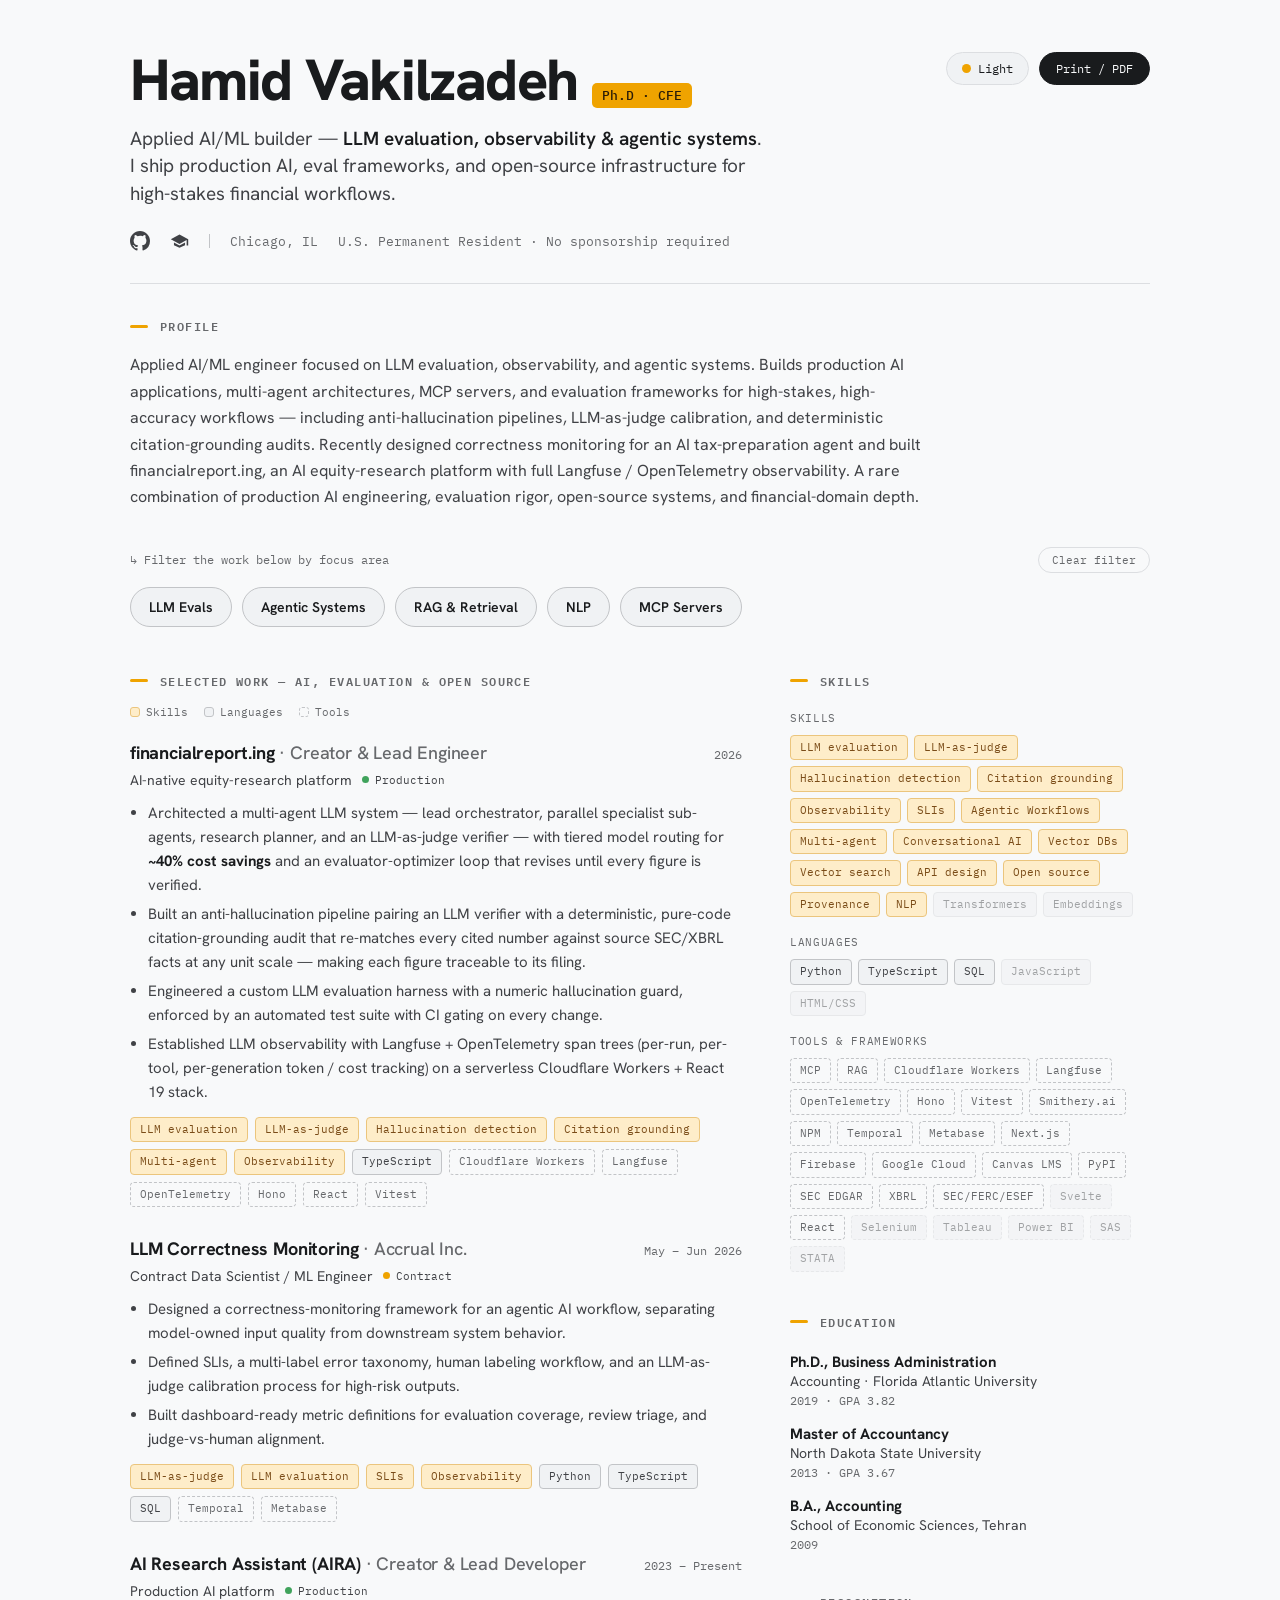
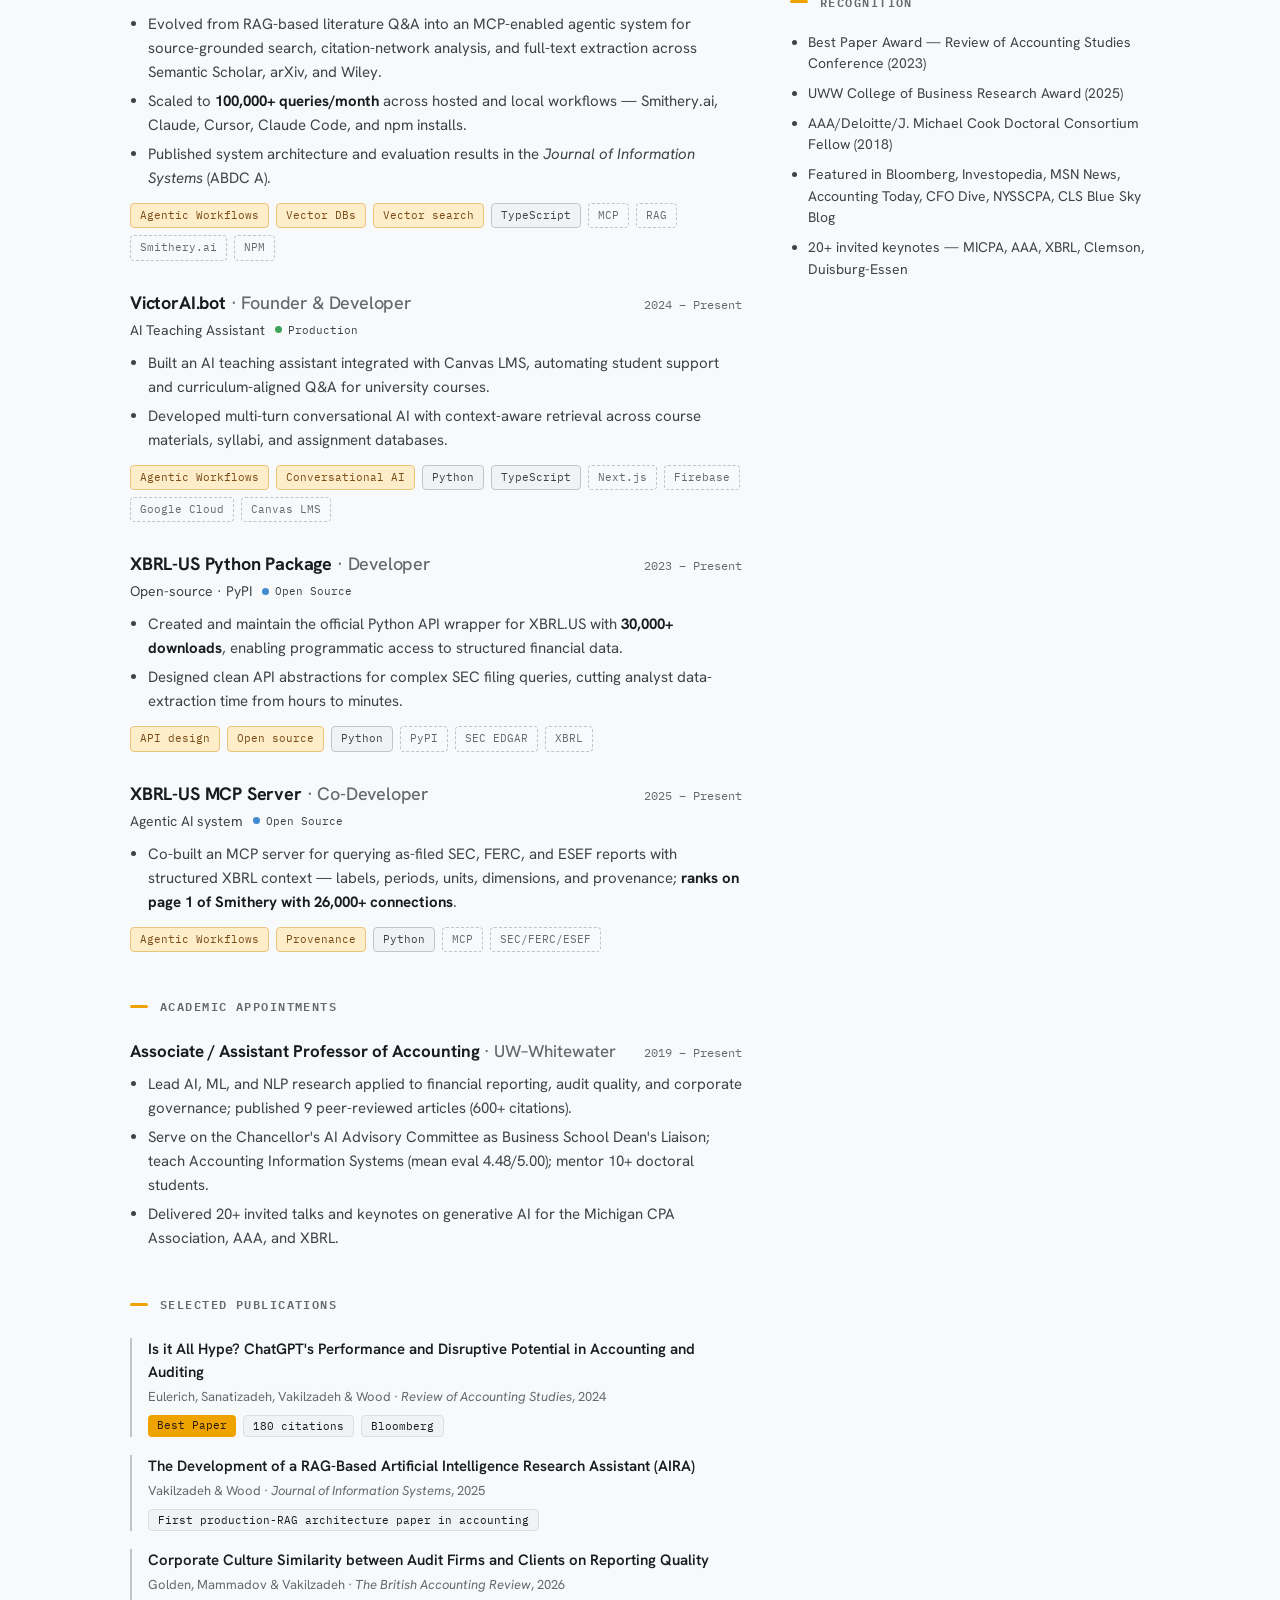
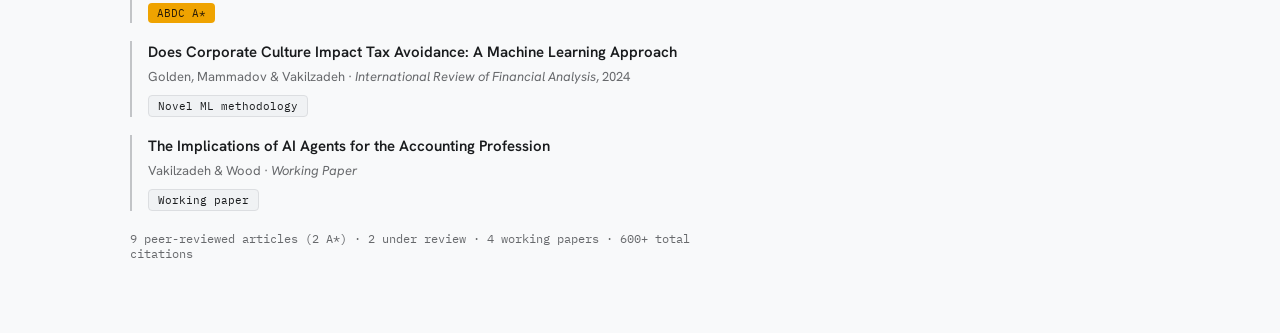
==== commit a6b47f4f: "Separate concerns into a standalone static site Port the design-canvas export (which depended on a p" ====
--- a/index.html
+++ b/index.html
@@ -1,224 +1,404 @@
-<!DOCTYPE HTML>
-<html>
-	<head>
-		<title>Miniport by HTML5 UP</title>
-		<meta charset="utf-8" />
-		<meta name="viewport" content="width=device-width, initial-scale=1, user-scalable=no" />
-		<link rel="stylesheet" href="assets/css/main.css" />
-	</head>
-	<body class="is-preload">
-
-		<!-- Nav -->
-			<nav id="nav">
-				<ul class="container">
-					<li><a href="#top">HOME</a></li>
-					<li><a href="#work">RESEARCH</a></li>
-					<li><a href="#portfolio">EDUCATION</a></li>
-					<li><a href="#contact">CONTACT</a></li>
-				</ul>
-			</nav>
-
-		<!-- Home -->
-			<article id="top" class="wrapper style1">
-				<div class="container">
-					<div class="row">
-						<div class="col-4 col-5-large col-12-medium">
-							<span class="image fit"><img src="images/Aida.png" alt="" /></span>
-						</div>
-						<div class="col-8 col-7-large col-12-medium">
-							<header>
-								<h1>Hi. I'm <strong>Aida Sanatizadeh</strong>.</h1>
-							</header>
-							<p> Welcome to my website. I am a second year PhD student in the field of <strong> Management Information System</strong> at University of Illinois at Chicago 
-								
-							</p>
-							<a href="#work" class="button large scrolly">Read more about me</a>
-						</div>
-					</div>
-				</div>
-			</article>
-
-		<!-- Work -->
-			<article id="work" class="wrapper style2">
-				<div class="container">
-					<header>
-						<h2>Professional Experience & Skills</h2>
-						
-					</header>
-					<div class="row aln-center">
-						<div class="col-4 col-6-medium col-16-small">
-							<section class="box style1">
-								<span class="icon featured fa-bookmark"></span>
-								<h3>Teaching</h3>
-								<p>
-									<li>Advanced Database Management</li>
-									<li>Statitics for Managment</li>
-									<li>Business Data Visualization</li>
-								</p>
-							</section>
-						</div>
-						<div class="col-4 col-6-medium col-16-small">
-							<section class="box style1">
-								<span class="icon featured fa-bookmark"></span>
-								<h3>Research</h3>
-								<p>
-									<li>Fraud Detection in Finance</li>
-									<li>Fake Online Reviews in Marketing</li>
-									<li>Cryptocurrency Market Prediction</li>
-									
-								</p>
-							</section>
-						</div>
-						<div class="col-4 col-6-medium col-12-small">
-							<section class="box style1">
-								<span class="icon featured fa-bookmark"></span>
-								<h3>Software Skills</h3>
-								<p>
-									<li>Python, R, Stata</li>
-									<li>MongoDB, SQL, Spark</li>
-									<li>Tableau, Power BI</li>
-								</p>
-							</section>
-						</div>
-					</div>
-					
-				</div>
-			</article>
-
-		<!-- Portfolio -->
-			<article id="portfolio" class="wrapper style3">
-				<div class="container">
-					<header>
-						<h2>Resume</h2>
-						<p>My education journey and achievments are explained here.</p>
-					</header>
-					<div class="row">
-						<div class="col-4 col-6-medium col-12-small">
-							<article class="box style2">
-								<a href="#" class="image featured"><img src="images/pic01.jpg" alt="" /></a>
-								<h3><a href="#">Education</a></h3>
-								<p>
-									<li>
-										PhD Management Information System (Sep 2020- 2024) 
-										University of Illinois Chicago
-									</li>
-
-									<li>
-										MS General Engineering (Sep 2015-2017)
-										University of Wisconsin Milwaukee
-
-									</li>
-									<li>
-										BS Civil Engineering (Sep 2011-2015)
-										University of Isfahan
-									</li>
-								</p>
-							</article>
-						</div>
-						<div class="col-4 col-6-medium col-12-small">
-							<article class="box style2">
-								<a href="#" class="image featured"><img src="images/pic02.jpg" alt="" /></a>
-								<h3><a href="#">Licenses & Certificate</a></h3>
-								<p>
-									<li>
-										Digital Marketing Specialization
-									</li>
-
-									<li>
-										Data Scientist with Python
-
-									</li>
-									<li>
-										Natural Language Processing
-									</li>
-								</p>
-							</article>
-						</div>
-						<div class="col-4 col-6-medium col-12-small">
-							<article class="box style2">
-								<a href="#" class="image featured"><img src="images/pic03.jpeg" alt="" /></a>
-								<h3><a href="#">Honors & Rewards</a></h3>
-								<p>
-									<li>
-										2021- Fellowship Graduate Student Award, UIC
-									</li>
-
-									<li>
-										2017- Chancellor’s Graduate Student Award, UWM
-
-									</li>
-									<li>
-										2012- Distinguished Student Fellowship, AUI
-									</li>
-								</p>
-							</article>
-						</div>
-						
-					</div>
-					<footer>
-
-						<a href="#contact" class="button large scrolly">Get in touch with me</a>
-					</footer>
-				</div>
-			</article>
-
-		<!-- Contact -->
-			<article id="contact" class="wrapper style4">
-				<div class="container medium">
-					<header>
-						<h2>Have any question?</h2>
-						<p>Leave me a message</p>
-					</header>
-					<div class="row">
-						<div class="col-12">
-							<form method="post" action="#">
-								<div class="row">
-									<div class="col-6 col-12-small">
-										<input type="text" name="name" id="name" placeholder="Name" />
-									</div>
-									<div class="col-6 col-12-small">
-										<input type="text" name="email" id="email" placeholder="Email" />
-									</div>
-									<div class="col-12">
-										<input type="text" name="subject" id="subject" placeholder="Subject" />
-									</div>
-									<div class="col-12">
-										<textarea name="message" id="message" placeholder="Message"></textarea>
-									</div>
-									<div class="col-12">
-										<ul class="actions">
-											<li><input type="submit" value="Send Message" /></li>
-											<li><input type="reset" value="Clear Form" class="alt" /></li>
-										</ul>
-									</div>
-								</div>
-							</form>
-						</div>
-						<div class="col-12">
-							<hr />
-							<h3>Find me on ...</h3>
-							<ul class="social">
-								<li><a href="#" class="icon brands fa-twitter"><span class="label">Twitter</span></a></li>
-								<li><a href="#" class="icon brands fa-facebook-f"><span class="label">Facebook</span></a></li>
-								<li><a href="#" class="icon brands fa-linkedin-in"><span class="label">LinkedIn</span></a></li>
-								
-							</ul>
-							<hr />
-						</div>
-					</div>
-					<footer>
-						<ul id="copyright">
-							<li>&copy; Aida Sanatizadeh. All rights reserved.</li>
-						</ul>
-					</footer>
-				</div>
-			</article>
-			
-		<script src="assets/js/breakpoints.min.js"></script>
-		<script src="assets/js/brower.min.js"></script>
-		<script src="assets/js/jquery.min.js"></script>
-		<script src="assets/js/jquery.scrolly.min.js"></script>
-		<script src="assets/js/util.js"></script>
-		<script src="assets/js/main.js"></script>
-	</body>
-</html>+<!DOCTYPE html>
+<html lang="en">
+<head>
+<meta charset="utf-8">
+<meta name="viewport" content="width=device-width, initial-scale=1">
+<title>Hamid Vakilzadeh, Ph.D · CFE — Applied AI/ML Engineer</title>
+<meta name="description" content="Hamid Vakilzadeh — Applied AI/ML engineer focused on LLM evaluation, observability, and agentic systems for high-stakes financial workflows.">
+<meta name="author" content="Hamid Vakilzadeh">
+<meta property="og:type" content="profile">
+<meta property="og:title" content="Hamid Vakilzadeh, Ph.D · CFE — Applied AI/ML Engineer">
+<meta property="og:description" content="LLM evaluation, observability & agentic systems. Production AI, eval frameworks, and open-source infrastructure for high-stakes financial workflows.">
+<meta property="og:url" content="https://vakilzadeh.com/">
+<meta name="twitter:card" content="summary">
+<link rel="canonical" href="https://vakilzadeh.com/">
+<link rel="preconnect" href="https://fonts.googleapis.com">
+<link rel="preconnect" href="https://fonts.gstatic.com" crossorigin>
+<link href="https://fonts.googleapis.com/css2?family=Hanken+Grotesk:wght@400;500;600;700;800&family=IBM+Plex+Mono:wght@400;500;600&display=swap" rel="stylesheet">
+<link rel="stylesheet" href="styles.css">
+</head>
+<body>
+
+<div id="resume-root" data-theme="light" style="min-height:100vh; background:var(--bg); color:var(--ink); transition:background .3s ease, color .3s ease;">
+<div style="max-width:1100px; margin:0 auto; padding:52px 40px 72px;">
+
+  <!-- ===== HEADER ===== -->
+  <header style="display:flex; align-items:flex-start; justify-content:space-between; gap:32px; flex-wrap:wrap;">
+    <div style="flex:1; min-width:280px;">
+      <div style="display:flex; align-items:baseline; gap:14px; flex-wrap:wrap;">
+        <h1 style="font-family:var(--font-body); font-weight:800; font-size:clamp(38px,5.2vw,58px); line-height:0.98; letter-spacing:-0.025em; margin:0;">Hamid Vakilzadeh</h1>
+        <span style="font-family:var(--font-mono); font-size:13px; color:var(--accent-ink); background:var(--accent); padding:4px 10px; border-radius:5px; font-weight:500;">Ph.D · CFE</span>
+      </div>
+      <p style="font-size:19px; line-height:1.45; color:var(--ink-soft); margin:16px 0 0; max-width:58ch;">Applied AI/ML builder — <strong style="color:var(--ink); font-weight:600;">LLM evaluation, observability &amp; agentic systems</strong>. I ship production AI, eval frameworks, and open-source infrastructure for high-stakes financial workflows.</p>
+    </div>
+    <div class="no-print" style="display:flex; gap:10px; flex:none;">
+      <button id="theme-toggle" type="button" style="font-family:var(--font-mono); font-size:12px; cursor:pointer; background:var(--surface); color:var(--ink); border:1px solid var(--border); border-radius:999px; padding:8px 15px; display:flex; align-items:center; gap:7px;"><span style="width:9px; height:9px; border-radius:50%; background:var(--accent); display:inline-block;"></span><span id="theme-label">Light</span></button>
+      <button id="print-btn" type="button" style="font-family:var(--font-mono); font-size:12px; cursor:pointer; background:var(--ink); color:var(--bg); border:1px solid var(--ink); border-radius:999px; padding:8px 16px;">Print / PDF</button>
+    </div>
+  </header>
+
+  <!-- contact row -->
+  <div style="display:flex; flex-wrap:wrap; align-items:center; gap:12px 20px; margin-top:24px; font-family:var(--font-mono); font-size:13px; color:var(--ink-soft);">
+    <a href="https://github.com/hamid-vakilzadeh" target="_blank" rel="noopener" aria-label="GitHub" title="GitHub" style="display:flex; align-items:center; color:var(--ink-soft);"><svg width="20" height="20" viewBox="0 0 16 16" fill="currentColor" aria-hidden="true"><path d="M8 0C3.58 0 0 3.58 0 8c0 3.54 2.29 6.53 5.47 7.59.4.07.55-.17.55-.38 0-.19-.01-.82-.01-1.49-2.01.37-2.53-.49-2.69-.94-.09-.23-.48-.94-.82-1.13-.28-.15-.68-.52-.01-.53.63-.01 1.08.58 1.23.82.72 1.21 1.87.87 2.33.66.07-.52.28-.87.51-1.07-1.78-.2-3.64-.89-3.64-3.95 0-.87.31-1.59.82-2.15-.08-.2-.36-1.02.08-2.12 0 0 .67-.21 2.2.82a7.6 7.6 0 0 1 2-.27c.68 0 1.36.09 2 .27 1.53-1.04 2.2-.82 2.2-.82.44 1.1.16 1.92.08 2.12.51.56.82 1.27.82 2.15 0 3.07-1.87 3.75-3.65 3.95.29.25.54.73.54 1.48 0 1.07-.01 1.93-.01 2.2 0 .21.15.46.55.38A8.01 8.01 0 0 0 16 8c0-4.42-3.58-8-8-8z"/></svg></a>
+    <a href="https://scholar.google.com/citations?user=39mYS48AAAAJ&amp;hl=en" target="_blank" rel="noopener" aria-label="Google Scholar" title="Google Scholar" style="display:flex; align-items:center; color:var(--ink-soft);"><svg width="19" height="19" viewBox="0 0 24 24" fill="currentColor" aria-hidden="true"><path d="M12 3 1 9l11 6 9-4.91V17h2V9L12 3zM5 13.18v3.5L12 20l7-3.32v-3.5L12 17l-7-3.82z"/></svg></a>
+    <span style="width:1px; height:14px; background:var(--border-strong);"></span>
+    <span style="color:var(--muted);">Chicago, IL</span>
+    <span style="color:var(--muted);">U.S. Permanent Resident · No sponsorship required</span>
+  </div>
+
+  <div style="height:1px; background:var(--border); margin:32px 0;"></div>
+
+  <!-- ===== PROFILE ===== -->
+  <section style="margin-bottom:36px;">
+    <div style="display:flex; align-items:center; gap:12px; margin:0 0 16px;"><span style="width:18px; height:3px; background:var(--accent); border-radius:2px;"></span><h2 style="font-family:var(--font-mono); font-size:12px; font-weight:600; letter-spacing:0.12em; text-transform:uppercase; color:var(--muted); margin:0;">Profile</h2></div>
+    <p style="font-size:16px; line-height:1.65; color:var(--ink-soft); margin:0; max-width:90ch;">Applied AI/ML engineer focused on LLM evaluation, observability, and agentic systems. Builds production AI applications, multi-agent architectures, MCP servers, and evaluation frameworks for high-stakes, high-accuracy workflows — including anti-hallucination pipelines, LLM-as-judge calibration, and deterministic citation-grounding audits. Recently designed correctness monitoring for an AI tax-preparation agent and built financialreport.ing, an AI equity-research platform with full Langfuse / OpenTelemetry observability. A rare combination of production AI engineering, evaluation rigor, open-source systems, and financial-domain depth.</p>
+  </section>
+
+  <!-- ===== FOCUS FILTERS ===== -->
+  <div class="no-print">
+    <div style="display:flex; align-items:center; justify-content:space-between; gap:12px; margin:0 0 14px; flex-wrap:wrap;">
+      <span style="font-family:var(--font-mono); font-size:12px; color:var(--muted);">↳ Filter the work below by focus area</span>
+      <button id="clear-filter" type="button" style="font-family:var(--font-mono); font-size:11px; cursor:pointer; background:none; border:1px solid var(--border); color:var(--muted); border-radius:999px; padding:5px 13px;">Clear filter</button>
+    </div>
+    <div style="display:flex; flex-wrap:wrap; gap:10px;">
+      <button type="button" data-filter="evaluation" style="font-family:var(--font-body); font-size:14px; font-weight:600; cursor:pointer; background:var(--surface); color:var(--ink); border:1px solid var(--border-strong); border-radius:999px; padding:10px 18px; user-select:none;">LLM Evals</button>
+      <button type="button" data-filter="agentic" style="font-family:var(--font-body); font-size:14px; font-weight:600; cursor:pointer; background:var(--surface); color:var(--ink); border:1px solid var(--border-strong); border-radius:999px; padding:10px 18px; user-select:none;">Agentic Systems</button>
+      <button type="button" data-filter="rag" style="font-family:var(--font-body); font-size:14px; font-weight:600; cursor:pointer; background:var(--surface); color:var(--ink); border:1px solid var(--border-strong); border-radius:999px; padding:10px 18px; user-select:none;">RAG &amp; Retrieval</button>
+      <button type="button" data-filter="nlp" style="font-family:var(--font-body); font-size:14px; font-weight:600; cursor:pointer; background:var(--surface); color:var(--ink); border:1px solid var(--border-strong); border-radius:999px; padding:10px 18px; user-select:none;">NLP</button>
+      <button type="button" data-filter="mcp" style="font-family:var(--font-body); font-size:14px; font-weight:600; cursor:pointer; background:var(--surface); color:var(--ink); border:1px solid var(--border-strong); border-radius:999px; padding:10px 18px; user-select:none;">MCP Servers</button>
+    </div>
+  </div>
+
+  <!-- ===== TWO COLUMNS ===== -->
+  <div style="display:grid; grid-template-columns:1.7fr 1fr; gap:48px; margin-top:44px;">
+
+    <!-- MAIN COLUMN -->
+    <main>
+      <!-- Selected Work -->
+      <section style="margin-bottom:44px;">
+        <div style="display:flex; align-items:center; gap:12px; margin:0 0 14px;"><span style="width:18px; height:3px; background:var(--accent); border-radius:2px;"></span><h2 style="font-family:var(--font-mono); font-size:12px; font-weight:600; letter-spacing:0.12em; text-transform:uppercase; color:var(--muted); margin:0;">Selected Work — AI, Evaluation &amp; Open Source</h2></div>
+        <div style="display:flex; flex-wrap:wrap; gap:16px; margin:0 0 22px; font-family:var(--font-mono); font-size:11px; color:var(--muted);">
+          <span style="display:inline-flex; align-items:center; gap:6px;"><span style="width:10px; height:10px; border-radius:3px; background:var(--skill-soft); border:1px solid var(--skill-bd);"></span>Skills</span>
+          <span style="display:inline-flex; align-items:center; gap:6px;"><span style="width:10px; height:10px; border-radius:3px; background:var(--lang-soft); border:1px solid var(--lang-bd);"></span>Languages</span>
+          <span style="display:inline-flex; align-items:center; gap:6px;"><span style="width:10px; height:10px; border-radius:3px; background:var(--tool-soft); border:1px dashed var(--tool-bd);"></span>Tools</span>
+        </div>
+
+        <div data-item data-tags="evaluation observability agentic sec-xbrl" style="margin-bottom:30px;">
+          <div style="display:flex; align-items:baseline; justify-content:space-between; gap:16px; flex-wrap:wrap;">
+            <h3 style="font-size:18px; font-weight:700; margin:0; letter-spacing:-0.01em;">financialreport.ing <span style="font-weight:500; color:var(--muted);">· Creator &amp; Lead Engineer</span></h3>
+            <span style="font-family:var(--font-mono); font-size:12px; color:var(--muted); flex:none;">2026</span>
+          </div>
+          <div style="display:flex; align-items:center; gap:10px; margin:7px 0 12px;">
+            <span style="font-size:14px; color:var(--ink-soft);">AI-native equity-research platform</span>
+            <span style="display:inline-flex; align-items:center; gap:6px; font-family:var(--font-mono); font-size:11px; color:var(--ink-soft);"><span style="width:7px; height:7px; border-radius:50%; background:oklch(64% 0.14 150);"></span>Production</span>
+          </div>
+          <ul style="margin:0; padding-left:18px; font-size:15px; line-height:1.6; color:var(--ink-soft);">
+            <li style="margin-bottom:5px;">Architected a multi-agent LLM system — lead orchestrator, parallel specialist sub-agents, research planner, and an LLM-as-judge verifier — with tiered model routing for <strong style="color:var(--ink);">~40% cost savings</strong> and an evaluator-optimizer loop that revises until every figure is verified.</li>
+            <li style="margin-bottom:5px;">Built an anti-hallucination pipeline pairing an LLM verifier with a deterministic, pure-code citation-grounding audit that re-matches every cited number against source SEC/XBRL facts at any unit scale — making each figure traceable to its filing.</li>
+            <li style="margin-bottom:5px;">Engineered a custom LLM evaluation harness with a numeric hallucination guard, enforced by an automated test suite with CI gating on every change.</li>
+            <li>Established LLM observability with Langfuse + OpenTelemetry span trees (per-run, per-tool, per-generation token / cost tracking) on a serverless Cloudflare Workers + React 19 stack.</li>
+          </ul>
+          <div style="display:flex; flex-wrap:wrap; gap:7px; margin-top:13px;">
+            <span class="sc-tag tag-skill">LLM evaluation</span>
+            <span class="sc-tag tag-skill">LLM-as-judge</span>
+            <span class="sc-tag tag-skill">Hallucination detection</span>
+            <span class="sc-tag tag-skill">Citation grounding</span>
+            <span class="sc-tag tag-skill">Multi-agent</span>
+            <span class="sc-tag tag-skill">Observability</span>
+            <span class="sc-tag tag-lang">TypeScript</span>
+            <span class="sc-tag tag-tool">Cloudflare Workers</span>
+            <span class="sc-tag tag-tool">Langfuse</span>
+            <span class="sc-tag tag-tool">OpenTelemetry</span>
+            <span class="sc-tag tag-tool">Hono</span>
+            <span class="sc-tag tag-tool">React</span>
+            <span class="sc-tag tag-tool">Vitest</span>
+          </div>
+        </div>
+
+        <div data-item data-tags="evaluation observability llm-judge" style="margin-bottom:30px;">
+          <div style="display:flex; align-items:baseline; justify-content:space-between; gap:16px; flex-wrap:wrap;">
+            <h3 style="font-size:18px; font-weight:700; margin:0; letter-spacing:-0.01em;">LLM Correctness Monitoring <span style="font-weight:500; color:var(--muted);">· Accrual Inc.</span></h3>
+            <span style="font-family:var(--font-mono); font-size:12px; color:var(--muted); flex:none;">May – Jun 2026</span>
+          </div>
+          <div style="display:flex; align-items:center; gap:10px; margin:7px 0 12px;">
+            <span style="font-size:14px; color:var(--ink-soft);">Contract Data Scientist / ML Engineer</span>
+            <span style="display:inline-flex; align-items:center; gap:6px; font-family:var(--font-mono); font-size:11px; color:var(--ink-soft);"><span style="width:7px; height:7px; border-radius:50%; background:var(--accent);"></span>Contract</span>
+          </div>
+          <ul style="margin:0; padding-left:18px; font-size:15px; line-height:1.6; color:var(--ink-soft);">
+            <li style="margin-bottom:5px;">Designed a correctness-monitoring framework for an agentic AI workflow, separating model-owned input quality from downstream system behavior.</li>
+            <li style="margin-bottom:5px;">Defined SLIs, a multi-label error taxonomy, human labeling workflow, and an LLM-as-judge calibration process for high-risk outputs.</li>
+            <li>Built dashboard-ready metric definitions for evaluation coverage, review triage, and judge-vs-human alignment.</li>
+          </ul>
+          <div style="display:flex; flex-wrap:wrap; gap:7px; margin-top:13px;">
+            <span class="sc-tag tag-skill">LLM-as-judge</span>
+            <span class="sc-tag tag-skill">LLM evaluation</span>
+            <span class="sc-tag tag-skill">SLIs</span>
+            <span class="sc-tag tag-skill">Observability</span>
+            <span class="sc-tag tag-lang">Python</span>
+            <span class="sc-tag tag-lang">TypeScript</span>
+            <span class="sc-tag tag-lang">SQL</span>
+            <span class="sc-tag tag-tool">Temporal</span>
+            <span class="sc-tag tag-tool">Metabase</span>
+          </div>
+        </div>
+
+        <div data-item data-tags="rag mcp agentic vector nlp python" style="margin-bottom:30px;">
+          <div style="display:flex; align-items:baseline; justify-content:space-between; gap:16px; flex-wrap:wrap;">
+            <h3 style="font-size:18px; font-weight:700; margin:0; letter-spacing:-0.01em;">AI Research Assistant (AIRA) <span style="font-weight:500; color:var(--muted);">· Creator &amp; Lead Developer</span></h3>
+            <span style="font-family:var(--font-mono); font-size:12px; color:var(--muted); flex:none;">2023 – Present</span>
+          </div>
+          <div style="display:flex; align-items:center; gap:10px; margin:7px 0 12px;">
+            <span style="font-size:14px; color:var(--ink-soft);">Production AI platform</span>
+            <span style="display:inline-flex; align-items:center; gap:6px; font-family:var(--font-mono); font-size:11px; color:var(--ink-soft);"><span style="width:7px; height:7px; border-radius:50%; background:oklch(64% 0.14 150);"></span>Production</span>
+          </div>
+          <ul style="margin:0; padding-left:18px; font-size:15px; line-height:1.6; color:var(--ink-soft);">
+            <li style="margin-bottom:5px;">Evolved from RAG-based literature Q&amp;A into an MCP-enabled agentic system for source-grounded search, citation-network analysis, and full-text extraction across Semantic Scholar, arXiv, and Wiley.</li>
+            <li style="margin-bottom:5px;">Scaled to <strong style="color:var(--ink);">100,000+ queries/month</strong> across hosted and local workflows — Smithery.ai, Claude, Cursor, Claude Code, and npm installs.</li>
+            <li>Published system architecture and evaluation results in the <em>Journal of Information Systems</em> (ABDC A).</li>
+          </ul>
+          <div style="display:flex; flex-wrap:wrap; gap:7px; margin-top:13px;">
+            <span class="sc-tag tag-skill">Agentic Workflows</span>
+            <span class="sc-tag tag-skill">Vector DBs</span>
+            <span class="sc-tag tag-skill">Vector search</span>
+            <span class="sc-tag tag-lang">TypeScript</span>
+            <span class="sc-tag tag-tool">MCP</span>
+            <span class="sc-tag tag-tool">RAG</span>
+            <span class="sc-tag tag-tool">Smithery.ai</span>
+            <span class="sc-tag tag-tool">NPM</span>
+          </div>
+        </div>
+
+        <div data-item data-tags="agentic nlp" style="margin-bottom:30px;">
+          <div style="display:flex; align-items:baseline; justify-content:space-between; gap:16px; flex-wrap:wrap;">
+            <h3 style="font-size:18px; font-weight:700; margin:0; letter-spacing:-0.01em;">VictorAI.bot <span style="font-weight:500; color:var(--muted);">· Founder &amp; Developer</span></h3>
+            <span style="font-family:var(--font-mono); font-size:12px; color:var(--muted); flex:none;">2024 – Present</span>
+          </div>
+          <div style="display:flex; align-items:center; gap:10px; margin:7px 0 12px;">
+            <span style="font-size:14px; color:var(--ink-soft);">AI Teaching Assistant</span>
+            <span style="display:inline-flex; align-items:center; gap:6px; font-family:var(--font-mono); font-size:11px; color:var(--ink-soft);"><span style="width:7px; height:7px; border-radius:50%; background:oklch(64% 0.14 150);"></span>Production</span>
+          </div>
+          <ul style="margin:0; padding-left:18px; font-size:15px; line-height:1.6; color:var(--ink-soft);">
+            <li style="margin-bottom:5px;">Built an AI teaching assistant integrated with Canvas LMS, automating student support and curriculum-aligned Q&amp;A for university courses.</li>
+            <li>Developed multi-turn conversational AI with context-aware retrieval across course materials, syllabi, and assignment databases.</li>
+          </ul>
+          <div style="display:flex; flex-wrap:wrap; gap:7px; margin-top:13px;">
+            <span class="sc-tag tag-skill">Agentic Workflows</span>
+            <span class="sc-tag tag-skill">Conversational AI</span>
+            <span class="sc-tag tag-lang">Python</span>
+            <span class="sc-tag tag-lang">TypeScript</span>
+            <span class="sc-tag tag-tool">Next.js</span>
+            <span class="sc-tag tag-tool">Firebase</span>
+            <span class="sc-tag tag-tool">Google Cloud</span>
+            <span class="sc-tag tag-tool">Canvas LMS</span>
+          </div>
+        </div>
+
+        <div data-item data-tags="sec-xbrl python" style="margin-bottom:30px;">
+          <div style="display:flex; align-items:baseline; justify-content:space-between; gap:16px; flex-wrap:wrap;">
+            <h3 style="font-size:18px; font-weight:700; margin:0; letter-spacing:-0.01em;">XBRL-US Python Package <span style="font-weight:500; color:var(--muted);">· Developer</span></h3>
+            <span style="font-family:var(--font-mono); font-size:12px; color:var(--muted); flex:none;">2023 – Present</span>
+          </div>
+          <div style="display:flex; align-items:center; gap:10px; margin:7px 0 12px;">
+            <span style="font-size:14px; color:var(--ink-soft);">Open-source · PyPI</span>
+            <span style="display:inline-flex; align-items:center; gap:6px; font-family:var(--font-mono); font-size:11px; color:var(--ink-soft);"><span style="width:7px; height:7px; border-radius:50%; background:oklch(62% 0.13 250);"></span>Open Source</span>
+          </div>
+          <ul style="margin:0; padding-left:18px; font-size:15px; line-height:1.6; color:var(--ink-soft);">
+            <li style="margin-bottom:5px;">Created and maintain the official Python API wrapper for XBRL.US with <strong style="color:var(--ink);">30,000+ downloads</strong>, enabling programmatic access to structured financial data.</li>
+            <li>Designed clean API abstractions for complex SEC filing queries, cutting analyst data-extraction time from hours to minutes.</li>
+          </ul>
+          <div style="display:flex; flex-wrap:wrap; gap:7px; margin-top:13px;">
+            <span class="sc-tag tag-skill">API design</span>
+            <span class="sc-tag tag-skill">Open source</span>
+            <span class="sc-tag tag-lang">Python</span>
+            <span class="sc-tag tag-tool">PyPI</span>
+            <span class="sc-tag tag-tool">SEC EDGAR</span>
+            <span class="sc-tag tag-tool">XBRL</span>
+          </div>
+        </div>
+
+        <div data-item data-tags="sec-xbrl mcp agentic" style="margin-bottom:0;">
+          <div style="display:flex; align-items:baseline; justify-content:space-between; gap:16px; flex-wrap:wrap;">
+            <h3 style="font-size:18px; font-weight:700; margin:0; letter-spacing:-0.01em;">XBRL-US MCP Server <span style="font-weight:500; color:var(--muted);">· Co-Developer</span></h3>
+            <span style="font-family:var(--font-mono); font-size:12px; color:var(--muted); flex:none;">2025 – Present</span>
+          </div>
+          <div style="display:flex; align-items:center; gap:10px; margin:7px 0 12px;">
+            <span style="font-size:14px; color:var(--ink-soft);">Agentic AI system</span>
+            <span style="display:inline-flex; align-items:center; gap:6px; font-family:var(--font-mono); font-size:11px; color:var(--ink-soft);"><span style="width:7px; height:7px; border-radius:50%; background:oklch(62% 0.13 250);"></span>Open Source</span>
+          </div>
+          <ul style="margin:0; padding-left:18px; font-size:15px; line-height:1.6; color:var(--ink-soft);">
+            <li>Co-built an MCP server for querying as-filed SEC, FERC, and ESEF reports with structured XBRL context — labels, periods, units, dimensions, and provenance; <strong style="color:var(--ink);">ranks on page 1 of Smithery with 26,000+ connections</strong>.</li>
+          </ul>
+          <div style="display:flex; flex-wrap:wrap; gap:7px; margin-top:13px;">
+            <span class="sc-tag tag-skill">Agentic Workflows</span>
+            <span class="sc-tag tag-skill">Provenance</span>
+            <span class="sc-tag tag-lang">Python</span>
+            <span class="sc-tag tag-tool">MCP</span>
+            <span class="sc-tag tag-tool">SEC/FERC/ESEF</span>
+          </div>
+        </div>
+      </section>
+
+      <!-- Experience -->
+      <section style="margin-bottom:44px;">
+        <div style="display:flex; align-items:center; gap:12px; margin:0 0 24px;"><span style="width:18px; height:3px; background:var(--accent); border-radius:2px;"></span><h2 style="font-family:var(--font-mono); font-size:12px; font-weight:600; letter-spacing:0.12em; text-transform:uppercase; color:var(--muted); margin:0;">Academic Appointments</h2></div>
+
+        <div data-item data-tags="teaching research evaluation" style="margin-bottom:0;">
+          <div style="display:flex; align-items:baseline; justify-content:space-between; gap:16px; flex-wrap:wrap;">
+            <h3 style="font-size:17px; font-weight:700; margin:0;">Associate / Assistant Professor of Accounting <span style="font-weight:500; color:var(--muted);">· UW–Whitewater</span></h3>
+            <span style="font-family:var(--font-mono); font-size:12px; color:var(--muted); flex:none;">2019 – Present</span>
+          </div>
+          <ul style="margin:10px 0 0; padding-left:18px; font-size:15px; line-height:1.6; color:var(--ink-soft);">
+            <li style="margin-bottom:5px;">Lead AI, ML, and NLP research applied to financial reporting, audit quality, and corporate governance; published 9 peer-reviewed articles (600+ citations).</li>
+            <li style="margin-bottom:5px;">Serve on the Chancellor's AI Advisory Committee as Business School Dean's Liaison; teach Accounting Information Systems (mean eval 4.48/5.00); mentor 10+ doctoral students.</li>
+            <li>Delivered 20+ invited talks and keynotes on generative AI for the Michigan CPA Association, AAA, and XBRL.</li>
+          </ul>
+        </div>
+      </section>
+
+      <!-- Publications -->
+      <section>
+        <div style="display:flex; align-items:center; gap:12px; margin:0 0 24px;"><span style="width:18px; height:3px; background:var(--accent); border-radius:2px;"></span><h2 style="font-family:var(--font-mono); font-size:12px; font-weight:600; letter-spacing:0.12em; text-transform:uppercase; color:var(--muted); margin:0;">Selected Publications</h2></div>
+
+        <div style="display:flex; flex-direction:column; gap:18px;">
+          <div data-item data-tags="research evaluation" style="border-left:2px solid var(--border-strong); padding-left:16px;">
+            <p style="font-size:15px; line-height:1.5; margin:0; font-weight:600;">Is it All Hype? ChatGPT's Performance and Disruptive Potential in Accounting and Auditing</p>
+            <p style="font-size:13px; line-height:1.5; color:var(--muted); margin:4px 0 8px;">Eulerich, Sanatizadeh, Vakilzadeh &amp; Wood · <em>Review of Accounting Studies</em>, 2024</p>
+            <div style="display:flex; flex-wrap:wrap; gap:7px;"><span style="font-family:var(--font-mono); font-size:11px; color:var(--accent-ink); background:var(--accent); border-radius:4px; padding:3px 9px;">Best Paper</span><span style="font-family:var(--font-mono); font-size:11px; background:var(--surface); border:1px solid var(--border); border-radius:4px; padding:3px 9px;">180 citations</span><span style="font-family:var(--font-mono); font-size:11px; background:var(--surface); border:1px solid var(--border); border-radius:4px; padding:3px 9px;">Bloomberg</span></div>
+          </div>
+          <div data-item data-tags="research rag" style="border-left:2px solid var(--border-strong); padding-left:16px;">
+            <p style="font-size:15px; line-height:1.5; margin:0; font-weight:600;">The Development of a RAG-Based Artificial Intelligence Research Assistant (AIRA)</p>
+            <p style="font-size:13px; line-height:1.5; color:var(--muted); margin:4px 0 8px;">Vakilzadeh &amp; Wood · <em>Journal of Information Systems</em>, 2025</p>
+            <div style="display:flex; flex-wrap:wrap; gap:7px;"><span style="font-family:var(--font-mono); font-size:11px; background:var(--surface); border:1px solid var(--border); border-radius:4px; padding:3px 9px;">First production-RAG architecture paper in accounting</span></div>
+          </div>
+          <div data-item data-tags="research" style="border-left:2px solid var(--border-strong); padding-left:16px;">
+            <p style="font-size:15px; line-height:1.5; margin:0; font-weight:600;">Corporate Culture Similarity between Audit Firms and Clients on Reporting Quality</p>
+            <p style="font-size:13px; line-height:1.5; color:var(--muted); margin:4px 0 8px;">Golden, Mammadov &amp; Vakilzadeh · <em>The British Accounting Review</em>, 2026</p>
+            <div style="display:flex; flex-wrap:wrap; gap:7px;"><span style="font-family:var(--font-mono); font-size:11px; color:var(--accent-ink); background:var(--accent); border-radius:4px; padding:3px 9px;">ABDC A*</span></div>
+          </div>
+          <div data-item data-tags="research ml" style="border-left:2px solid var(--border-strong); padding-left:16px;">
+            <p style="font-size:15px; line-height:1.5; margin:0; font-weight:600;">Does Corporate Culture Impact Tax Avoidance: A Machine Learning Approach</p>
+            <p style="font-size:13px; line-height:1.5; color:var(--muted); margin:4px 0 8px;">Golden, Mammadov &amp; Vakilzadeh · <em>International Review of Financial Analysis</em>, 2024</p>
+            <div style="display:flex; flex-wrap:wrap; gap:7px;"><span style="font-family:var(--font-mono); font-size:11px; background:var(--surface); border:1px solid var(--border); border-radius:4px; padding:3px 9px;">Novel ML methodology</span></div>
+          </div>
+          <div data-item data-tags="research agentic" style="border-left:2px solid var(--border-strong); padding-left:16px;">
+            <p style="font-size:15px; line-height:1.5; margin:0; font-weight:600;">The Implications of AI Agents for the Accounting Profession</p>
+            <p style="font-size:13px; line-height:1.5; color:var(--muted); margin:4px 0 8px;">Vakilzadeh &amp; Wood · <em>Working Paper</em></p>
+            <div style="display:flex; flex-wrap:wrap; gap:7px;"><span style="font-family:var(--font-mono); font-size:11px; background:var(--surface); border:1px solid var(--border); border-radius:4px; padding:3px 9px;">Working paper</span></div>
+          </div>
+        </div>
+        <p style="font-family:var(--font-mono); font-size:12px; color:var(--muted); margin:20px 0 0;">9 peer-reviewed articles (2 A*) · 2 under review · 4 working papers · 600+ total citations</p>
+      </section>
+    </main>
+
+    <!-- SIDE COLUMN -->
+    <aside>
+      <!-- Skills -->
+      <section style="margin-bottom:40px;">
+        <div style="display:flex; align-items:center; gap:12px; margin:0 0 20px;"><span style="width:18px; height:3px; background:var(--accent); border-radius:2px;"></span><h2 style="font-family:var(--font-mono); font-size:12px; font-weight:600; letter-spacing:0.12em; text-transform:uppercase; color:var(--muted); margin:0;">Skills</h2></div>
+
+        <div style="margin-bottom:18px;">
+          <div style="font-family:var(--font-mono); font-size:11px; letter-spacing:0.06em; text-transform:uppercase; color:var(--muted); margin-bottom:10px;">Skills</div>
+          <div style="display:flex; flex-wrap:wrap; gap:6px;">
+            <span class="sc-tag tag-skill" data-filter="llm evaluation" style="user-select:none;">LLM evaluation</span>
+            <span class="sc-tag tag-skill" data-filter="llm-as-judge" style="user-select:none;">LLM-as-judge</span>
+            <span class="sc-tag tag-skill" data-filter="hallucination detection" style="user-select:none;">Hallucination detection</span>
+            <span class="sc-tag tag-skill" data-filter="citation grounding" style="user-select:none;">Citation grounding</span>
+            <span class="sc-tag tag-skill" data-filter="observability" style="user-select:none;">Observability</span>
+            <span class="sc-tag tag-skill" data-filter="slis" style="user-select:none;">SLIs</span>
+            <span class="sc-tag tag-skill" data-filter="agentic workflows" style="user-select:none;">Agentic Workflows</span>
+            <span class="sc-tag tag-skill" data-filter="multi-agent" style="user-select:none;">Multi-agent</span>
+            <span class="sc-tag tag-skill" data-filter="conversational ai" style="user-select:none;">Conversational AI</span>
+            <span class="sc-tag tag-skill" data-filter="vector dbs" style="user-select:none;">Vector DBs</span>
+            <span class="sc-tag tag-skill" data-filter="vector search" style="user-select:none;">Vector search</span>
+            <span class="sc-tag tag-skill" data-filter="api design" style="user-select:none;">API design</span>
+            <span class="sc-tag tag-skill" data-filter="open source" style="user-select:none;">Open source</span>
+            <span class="sc-tag tag-skill" data-filter="provenance" style="user-select:none;">Provenance</span>
+            <span class="sc-tag tag-skill" data-filter="nlp" style="user-select:none;">NLP</span>
+            <span class="sc-tag tag-skill" data-filter="transformers" style="user-select:none;">Transformers</span>
+            <span class="sc-tag tag-skill" data-filter="embeddings" style="user-select:none;">Embeddings</span>
+          </div>
+        </div>
+        <div style="margin-bottom:18px;">
+          <div style="font-family:var(--font-mono); font-size:11px; letter-spacing:0.06em; text-transform:uppercase; color:var(--muted); margin-bottom:10px;">Languages</div>
+          <div style="display:flex; flex-wrap:wrap; gap:6px;">
+            <span class="sc-tag tag-lang" data-filter="python" style="user-select:none;">Python</span>
+            <span class="sc-tag tag-lang" data-filter="typescript" style="user-select:none;">TypeScript</span>
+            <span class="sc-tag tag-lang" data-filter="sql" style="user-select:none;">SQL</span>
+            <span class="sc-tag tag-lang" data-filter="javascript" style="user-select:none;">JavaScript</span>
+            <span class="sc-tag tag-lang" data-filter="html/css" style="user-select:none;">HTML/CSS</span>
+          </div>
+        </div>
+        <div>
+          <div style="font-family:var(--font-mono); font-size:11px; letter-spacing:0.06em; text-transform:uppercase; color:var(--muted); margin-bottom:10px;">Tools &amp; Frameworks</div>
+          <div style="display:flex; flex-wrap:wrap; gap:6px;">
+            <span class="sc-tag tag-tool" data-filter="mcp" style="user-select:none;">MCP</span>
+            <span class="sc-tag tag-tool" data-filter="rag" style="user-select:none;">RAG</span>
+            <span class="sc-tag tag-tool" data-filter="cloudflare workers" style="user-select:none;">Cloudflare Workers</span>
+            <span class="sc-tag tag-tool" data-filter="langfuse" style="user-select:none;">Langfuse</span>
+            <span class="sc-tag tag-tool" data-filter="opentelemetry" style="user-select:none;">OpenTelemetry</span>
+            <span class="sc-tag tag-tool" data-filter="hono" style="user-select:none;">Hono</span>
+            <span class="sc-tag tag-tool" data-filter="vitest" style="user-select:none;">Vitest</span>
+            <span class="sc-tag tag-tool" data-filter="smithery.ai" style="user-select:none;">Smithery.ai</span>
+            <span class="sc-tag tag-tool" data-filter="npm" style="user-select:none;">NPM</span>
+            <span class="sc-tag tag-tool" data-filter="temporal" style="user-select:none;">Temporal</span>
+            <span class="sc-tag tag-tool" data-filter="metabase" style="user-select:none;">Metabase</span>
+            <span class="sc-tag tag-tool" data-filter="next.js" style="user-select:none;">Next.js</span>
+            <span class="sc-tag tag-tool" data-filter="firebase" style="user-select:none;">Firebase</span>
+            <span class="sc-tag tag-tool" data-filter="google cloud" style="user-select:none;">Google Cloud</span>
+            <span class="sc-tag tag-tool" data-filter="canvas lms" style="user-select:none;">Canvas LMS</span>
+            <span class="sc-tag tag-tool" data-filter="pypi" style="user-select:none;">PyPI</span>
+            <span class="sc-tag tag-tool" data-filter="sec edgar" style="user-select:none;">SEC EDGAR</span>
+            <span class="sc-tag tag-tool" data-filter="xbrl" style="user-select:none;">XBRL</span>
+            <span class="sc-tag tag-tool" data-filter="sec/ferc/esef" style="user-select:none;">SEC/FERC/ESEF</span>
+            <span class="sc-tag tag-tool" data-filter="svelte" style="user-select:none;">Svelte</span>
+            <span class="sc-tag tag-tool" data-filter="react" style="user-select:none;">React</span>
+            <span class="sc-tag tag-tool" data-filter="selenium" style="user-select:none;">Selenium</span>
+            <span class="sc-tag tag-tool" data-filter="tableau" style="user-select:none;">Tableau</span>
+            <span class="sc-tag tag-tool" data-filter="power bi" style="user-select:none;">Power BI</span>
+            <span class="sc-tag tag-tool" data-filter="sas" style="user-select:none;">SAS</span>
+            <span class="sc-tag tag-tool" data-filter="stata" style="user-select:none;">STATA</span>
+          </div>
+        </div>
+      </section>
+
+      <!-- Education -->
+      <section style="margin-bottom:40px;">
+        <div style="display:flex; align-items:center; gap:12px; margin:0 0 20px;"><span style="width:18px; height:3px; background:var(--accent); border-radius:2px;"></span><h2 style="font-family:var(--font-mono); font-size:12px; font-weight:600; letter-spacing:0.12em; text-transform:uppercase; color:var(--muted); margin:0;">Education</h2></div>
+        <div style="display:flex; flex-direction:column; gap:16px;">
+          <div>
+            <div style="font-size:15px; font-weight:700;">Ph.D., Business Administration</div>
+            <div style="font-size:14px; color:var(--ink-soft);">Accounting · Florida Atlantic University</div>
+            <div style="font-family:var(--font-mono); font-size:12px; color:var(--muted); margin-top:3px;">2019 · GPA 3.82</div>
+          </div>
+          <div>
+            <div style="font-size:15px; font-weight:700;">Master of Accountancy</div>
+            <div style="font-size:14px; color:var(--ink-soft);">North Dakota State University</div>
+            <div style="font-family:var(--font-mono); font-size:12px; color:var(--muted); margin-top:3px;">2013 · GPA 3.67</div>
+          </div>
+          <div>
+            <div style="font-size:15px; font-weight:700;">B.A., Accounting</div>
+            <div style="font-size:14px; color:var(--ink-soft);">School of Economic Sciences, Tehran</div>
+            <div style="font-family:var(--font-mono); font-size:12px; color:var(--muted); margin-top:3px;">2009</div>
+          </div>
+        </div>
+      </section>
+
+      <!-- Recognition -->
+      <section>
+        <div style="display:flex; align-items:center; gap:12px; margin:0 0 20px;"><span style="width:18px; height:3px; background:var(--accent); border-radius:2px;"></span><h2 style="font-family:var(--font-mono); font-size:12px; font-weight:600; letter-spacing:0.12em; text-transform:uppercase; color:var(--muted); margin:0;">Recognition</h2></div>
+        <ul style="margin:0; padding-left:18px; font-size:14px; line-height:1.55; color:var(--ink-soft); display:flex; flex-direction:column; gap:8px;">
+          <li>Best Paper Award — Review of Accounting Studies Conference (2023)</li>
+          <li>UWW College of Business Research Award (2025)</li>
+          <li>AAA/Deloitte/J. Michael Cook Doctoral Consortium Fellow (2018)</li>
+          <li>Featured in Bloomberg, Investopedia, MSN News, Accounting Today, CFO Dive, NYSSCPA, CLS Blue Sky Blog</li>
+          <li>20+ invited keynotes — MICPA, AAA, XBRL, Clemson, Duisburg-Essen</li>
+        </ul>
+      </section>
+    </aside>
+  </div>
+
+</div></div>
+
+<script src="script.js"></script>
+</body>
+</html>
--- a/styles.css
+++ b/styles.css
@@ -0,0 +1,61 @@
+* { box-sizing: border-box; }
+html, body { margin: 0; padding: 0; }
+body { font-family: var(--font-body); background: var(--bg); color: var(--ink); -webkit-font-smoothing: antialiased; }
+:root {
+  --bg: oklch(98.2% 0.002 250);
+  --bg-elev: oklch(100% 0 0);
+  --surface: oklch(96% 0.003 250);
+  --ink: oklch(22% 0.006 260);
+  --ink-soft: oklch(38% 0.006 260);
+  --muted: oklch(52% 0.006 260);
+  --border: oklch(90% 0.004 255);
+  --border-strong: oklch(82% 0.005 255);
+  --accent: oklch(77% 0.165 76);
+  --accent-soft: oklch(93% 0.06 82);
+  --accent-ink: oklch(24% 0.04 75);
+  --skill-soft: oklch(95% 0.05 85); --skill-bd: oklch(84% 0.1 82); --skill-tx: oklch(46% 0.09 65);
+  --skill-hi-bg: var(--accent); --skill-hi-bd: oklch(68% 0.16 78); --skill-hi-tx: var(--accent-ink);
+  --lang-soft: var(--surface); --lang-bd: var(--border-strong); --lang-tx: var(--ink-soft);
+  --lang-hi-bg: var(--ink); --lang-hi-bd: var(--ink); --lang-hi-tx: var(--bg);
+  --tool-soft: transparent; --tool-bd: var(--border-strong); --tool-tx: var(--muted);
+  --tool-hi-bg: var(--ink-soft); --tool-hi-bd: var(--ink-soft); --tool-hi-tx: var(--bg);
+  --font-body: 'Hanken Grotesk', system-ui, sans-serif;
+  --font-mono: 'IBM Plex Mono', monospace;
+}
+[data-theme="dark"] {
+  --bg: oklch(15% 0 0);
+  --bg-elev: oklch(18.5% 0 0);
+  --surface: oklch(22% 0 0);
+  --ink: oklch(94% 0.003 260);
+  --ink-soft: oklch(80% 0.004 260);
+  --muted: oklch(64% 0.006 260);
+  --border: oklch(29% 0 0);
+  --border-strong: oklch(38% 0 0);
+  --accent: oklch(82% 0.16 80);
+  --accent-soft: oklch(34% 0.07 70);
+  --accent-ink: oklch(15% 0 0);
+  --skill-soft: oklch(33% 0.06 75); --skill-bd: oklch(52% 0.1 78); --skill-tx: oklch(86% 0.1 82);
+  --skill-hi-bg: var(--accent); --skill-hi-bd: var(--accent); --skill-hi-tx: var(--accent-ink);
+}
+::selection { background: var(--accent-soft); }
+a { color: inherit; text-decoration: none; }
+[data-item].sc-hide { display: none !important; }
+section.sc-hide { display: none !important; }
+[data-filter].sc-active { border-color: var(--accent) !important; box-shadow: 0 0 0 1px var(--accent) !important; }
+.sc-tag { font-family: var(--font-mono); font-size: 11px; line-height: 1.4; border-radius: 4px; padding: 4px 9px; border: 1px solid var(--border); background: var(--surface); color: var(--ink-soft); display: inline-block; }
+aside .sc-tag { transition: background .22s ease, border-color .22s ease, color .22s ease; }
+.sc-tag[data-filter]:not(.sc-unattached) { cursor: pointer; }
+.sc-tag.sc-unattached { cursor: default; }
+.sc-tag.tag-skill { background: var(--skill-soft); border-color: var(--skill-bd); color: var(--skill-tx); }
+.sc-tag.tag-lang { background: var(--lang-soft); border-color: var(--lang-bd); color: var(--lang-tx); }
+.sc-tag.tag-tool { background: var(--tool-soft); border-color: var(--tool-bd); color: var(--tool-tx); border-style: dashed; }
+.sc-tag.tag-skill.sc-hi { background: var(--skill-hi-bg) !important; border-color: var(--skill-hi-bd) !important; color: var(--skill-hi-tx) !important; font-weight: 600; }
+.sc-tag.tag-lang.sc-hi { background: var(--lang-hi-bg) !important; border-color: var(--lang-hi-bd) !important; color: var(--lang-hi-tx) !important; font-weight: 600; }
+.sc-tag.tag-tool.sc-hi { background: var(--tool-hi-bg) !important; border-color: var(--tool-hi-bd) !important; color: var(--tool-hi-tx) !important; border-style: solid !important; font-weight: 600; }
+.sc-tag.sc-unattached { background: var(--surface) !important; border-color: var(--border) !important; color: var(--muted) !important; opacity: .6; }
+@media print {
+  html { -webkit-print-color-adjust: exact; print-color-adjust: exact; }
+  .no-print { display: none !important; }
+  [data-theme] { --bg: #fff; --bg-elev: #fff; --surface: #f5f5f4; --ink: #1a1a1a; --ink-soft: #3a3a3a; --muted: #6a6a6a; --border: #e2e2e0; --border-strong: #cacac8; }
+  @page { size: letter; margin: 0.5in; }
+}
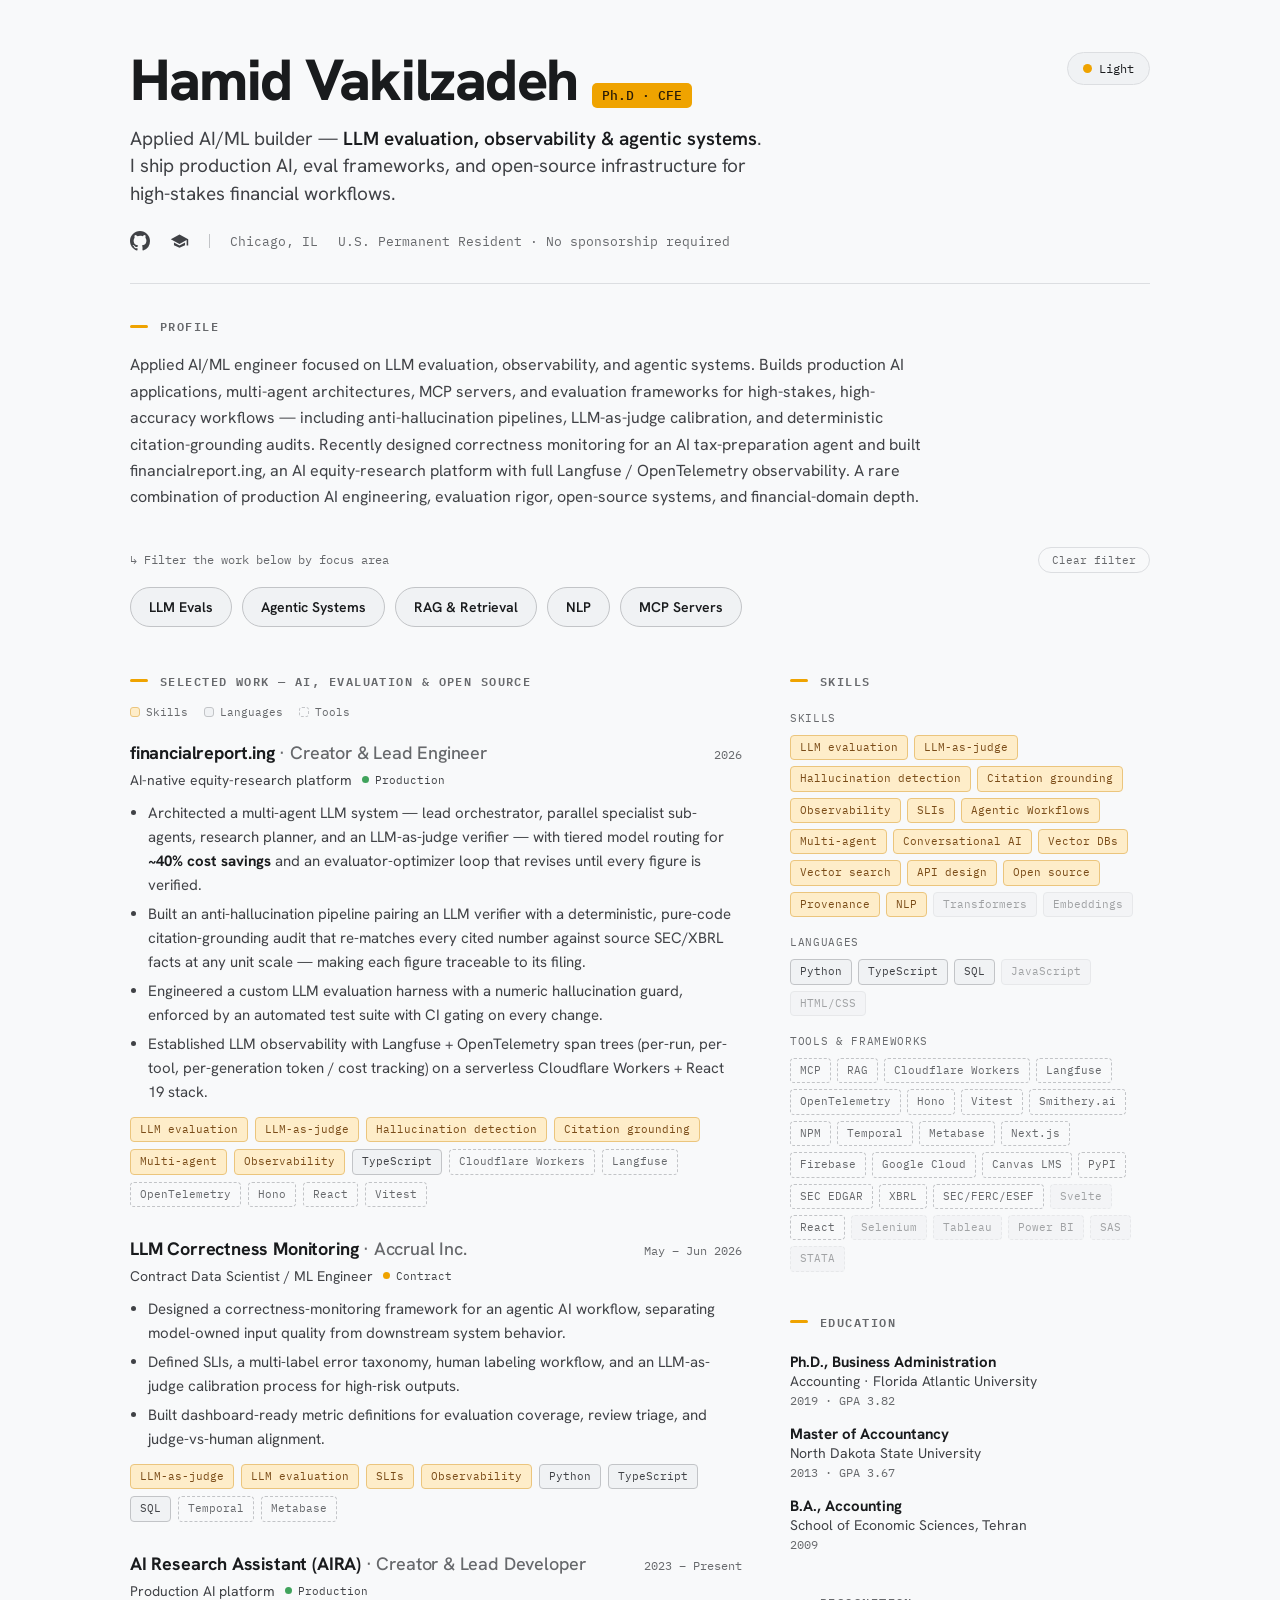
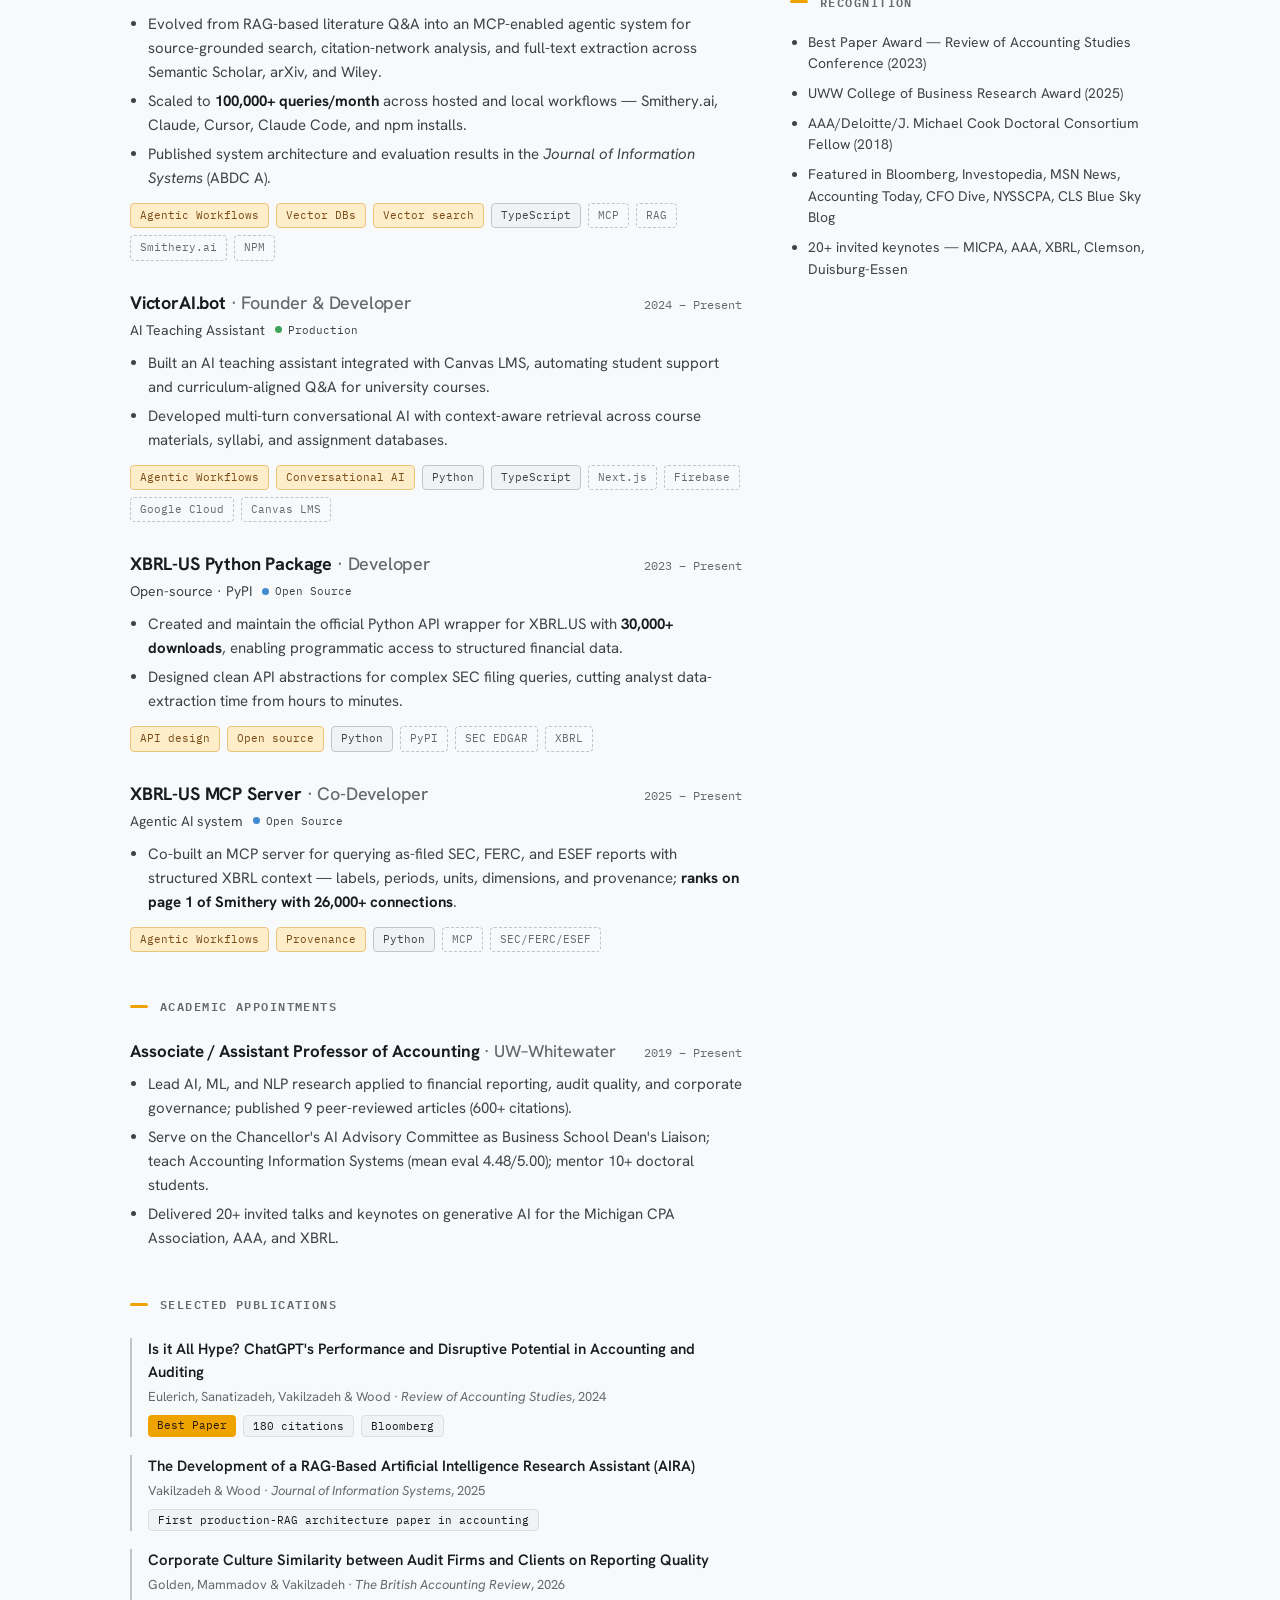
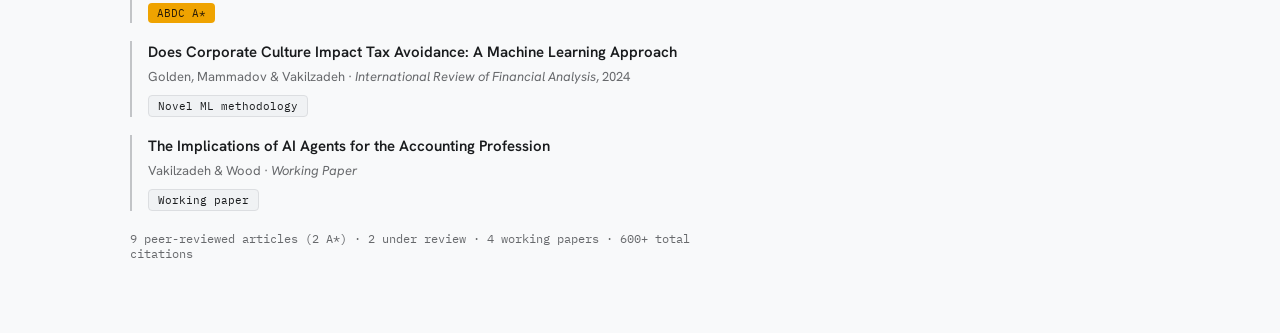
==== commit e1d71d0a: "Remove Print / PDF button Drop the header Print/PDF control and its now-unused JS wiring (the @media" ====
--- a/index.html
+++ b/index.html
@@ -33,7 +33,6 @@
     </div>
     <div class="no-print" style="display:flex; gap:10px; flex:none;">
       <button id="theme-toggle" type="button" style="font-family:var(--font-mono); font-size:12px; cursor:pointer; background:var(--surface); color:var(--ink); border:1px solid var(--border); border-radius:999px; padding:8px 15px; display:flex; align-items:center; gap:7px;"><span style="width:9px; height:9px; border-radius:50%; background:var(--accent); display:inline-block;"></span><span id="theme-label">Light</span></button>
-      <button id="print-btn" type="button" style="font-family:var(--font-mono); font-size:12px; cursor:pointer; background:var(--ink); color:var(--bg); border:1px solid var(--ink); border-radius:999px; padding:8px 16px;">Print / PDF</button>
     </div>
   </header>
 
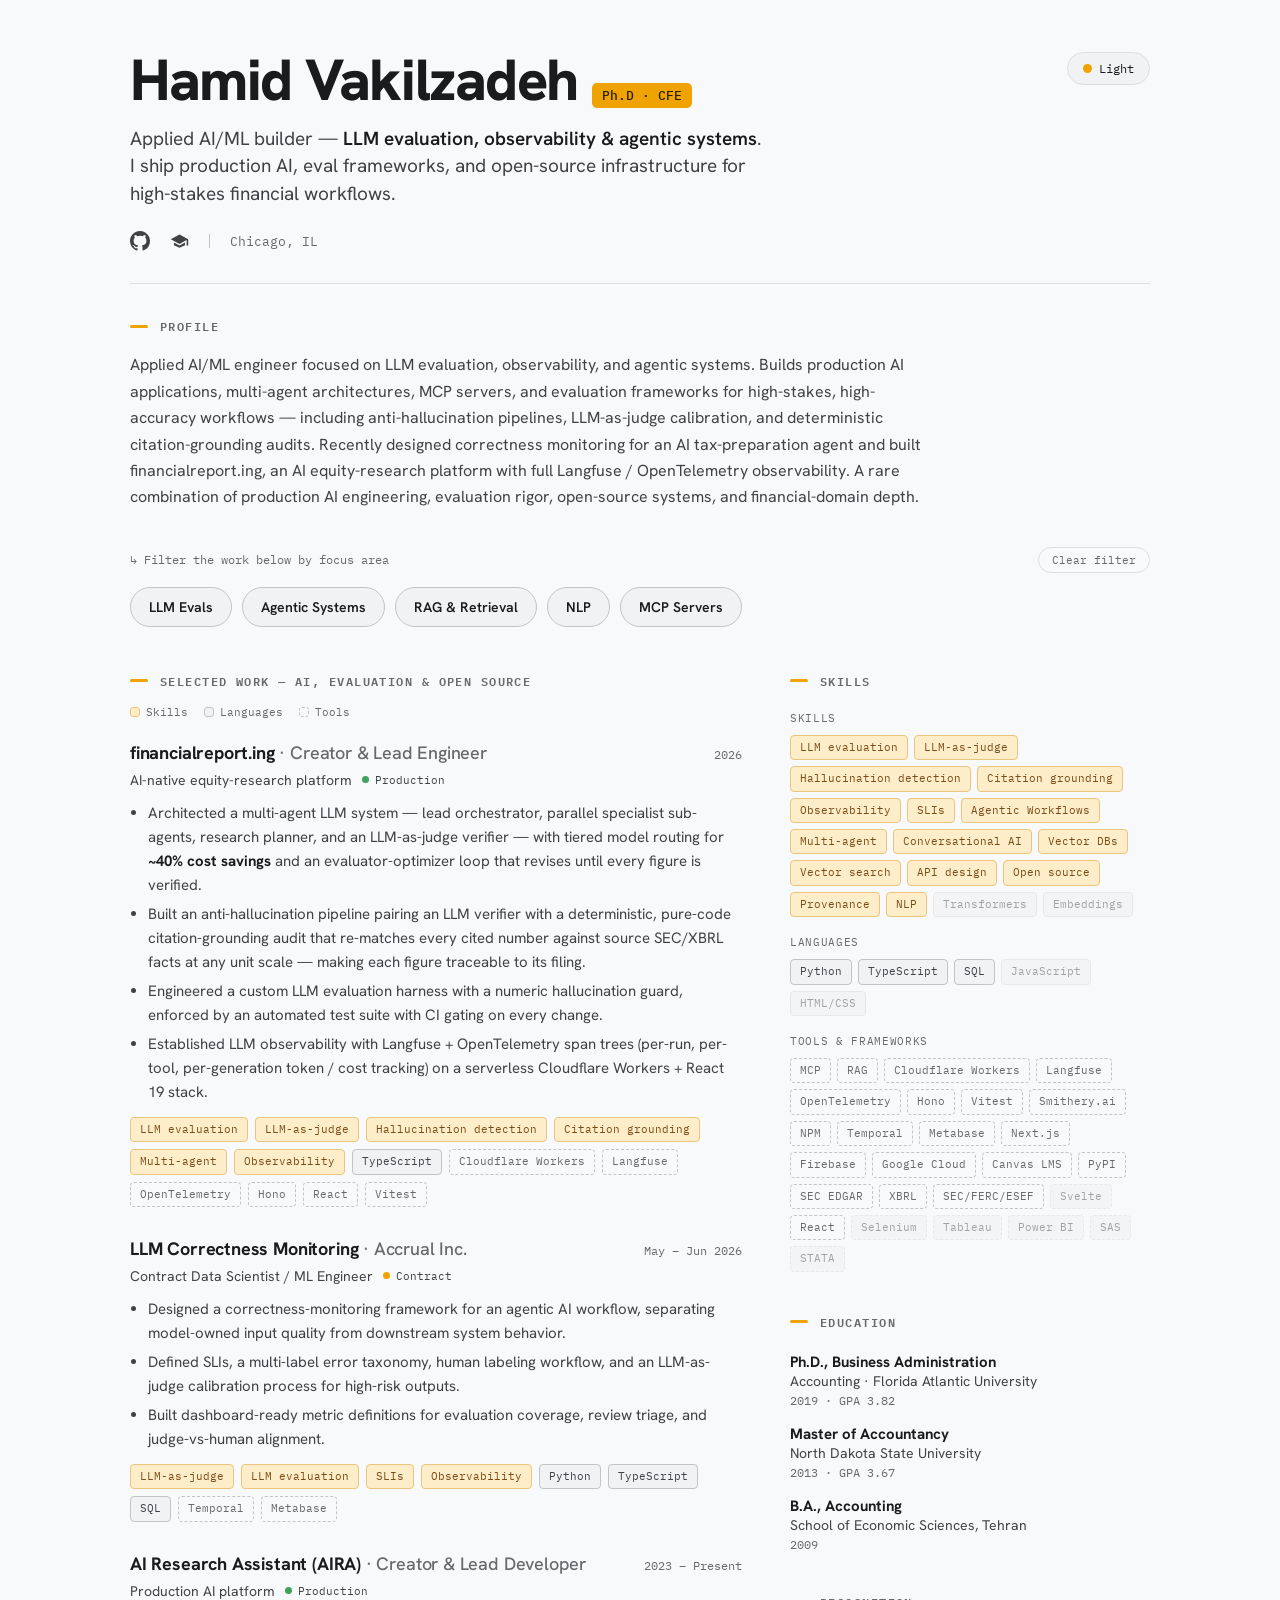
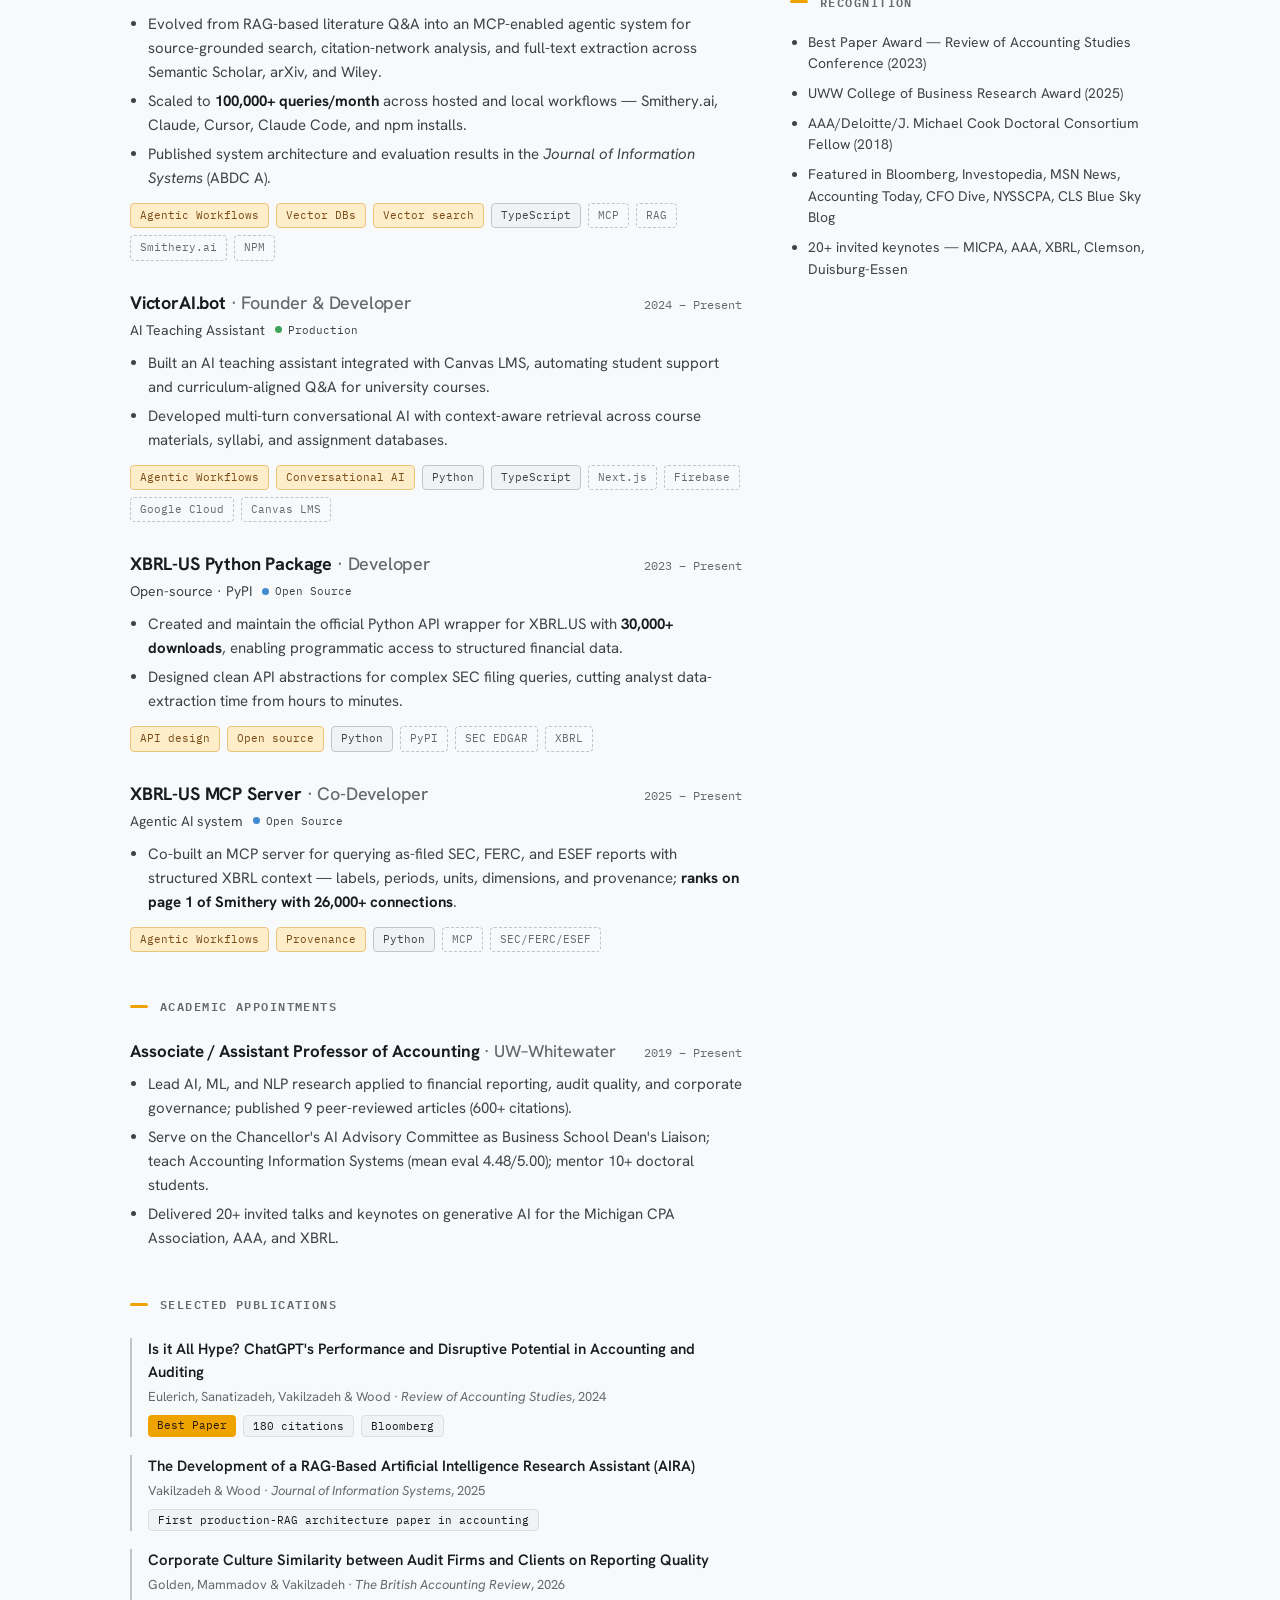
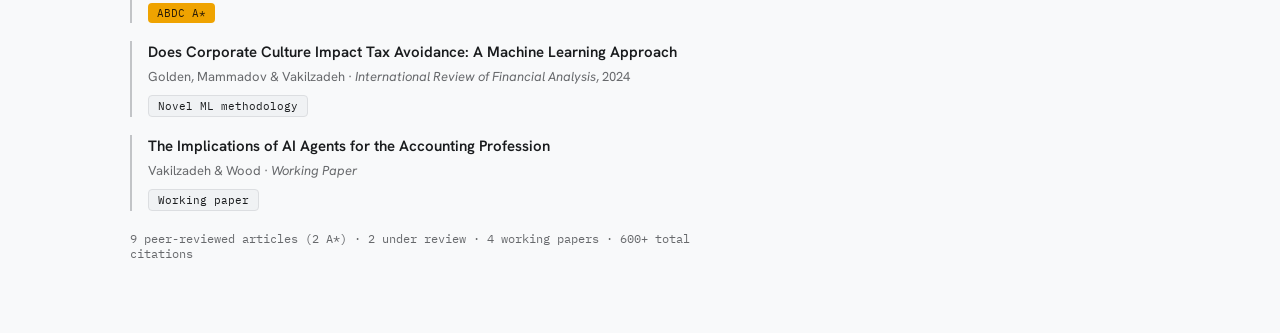
==== commit 1f5d5b97: "Remove residency/sponsorship line from contact row Co-Authored-By: Claude Opus 4.8 (1M context) <nor" ====
--- a/index.html
+++ b/index.html
@@ -42,7 +42,6 @@
     <a href="https://scholar.google.com/citations?user=39mYS48AAAAJ&amp;hl=en" target="_blank" rel="noopener" aria-label="Google Scholar" title="Google Scholar" style="display:flex; align-items:center; color:var(--ink-soft);"><svg width="19" height="19" viewBox="0 0 24 24" fill="currentColor" aria-hidden="true"><path d="M12 3 1 9l11 6 9-4.91V17h2V9L12 3zM5 13.18v3.5L12 20l7-3.32v-3.5L12 17l-7-3.82z"/></svg></a>
     <span style="width:1px; height:14px; background:var(--border-strong);"></span>
     <span style="color:var(--muted);">Chicago, IL</span>
-    <span style="color:var(--muted);">U.S. Permanent Resident · No sponsorship required</span>
   </div>
 
   <div style="height:1px; background:var(--border); margin:32px 0;"></div>
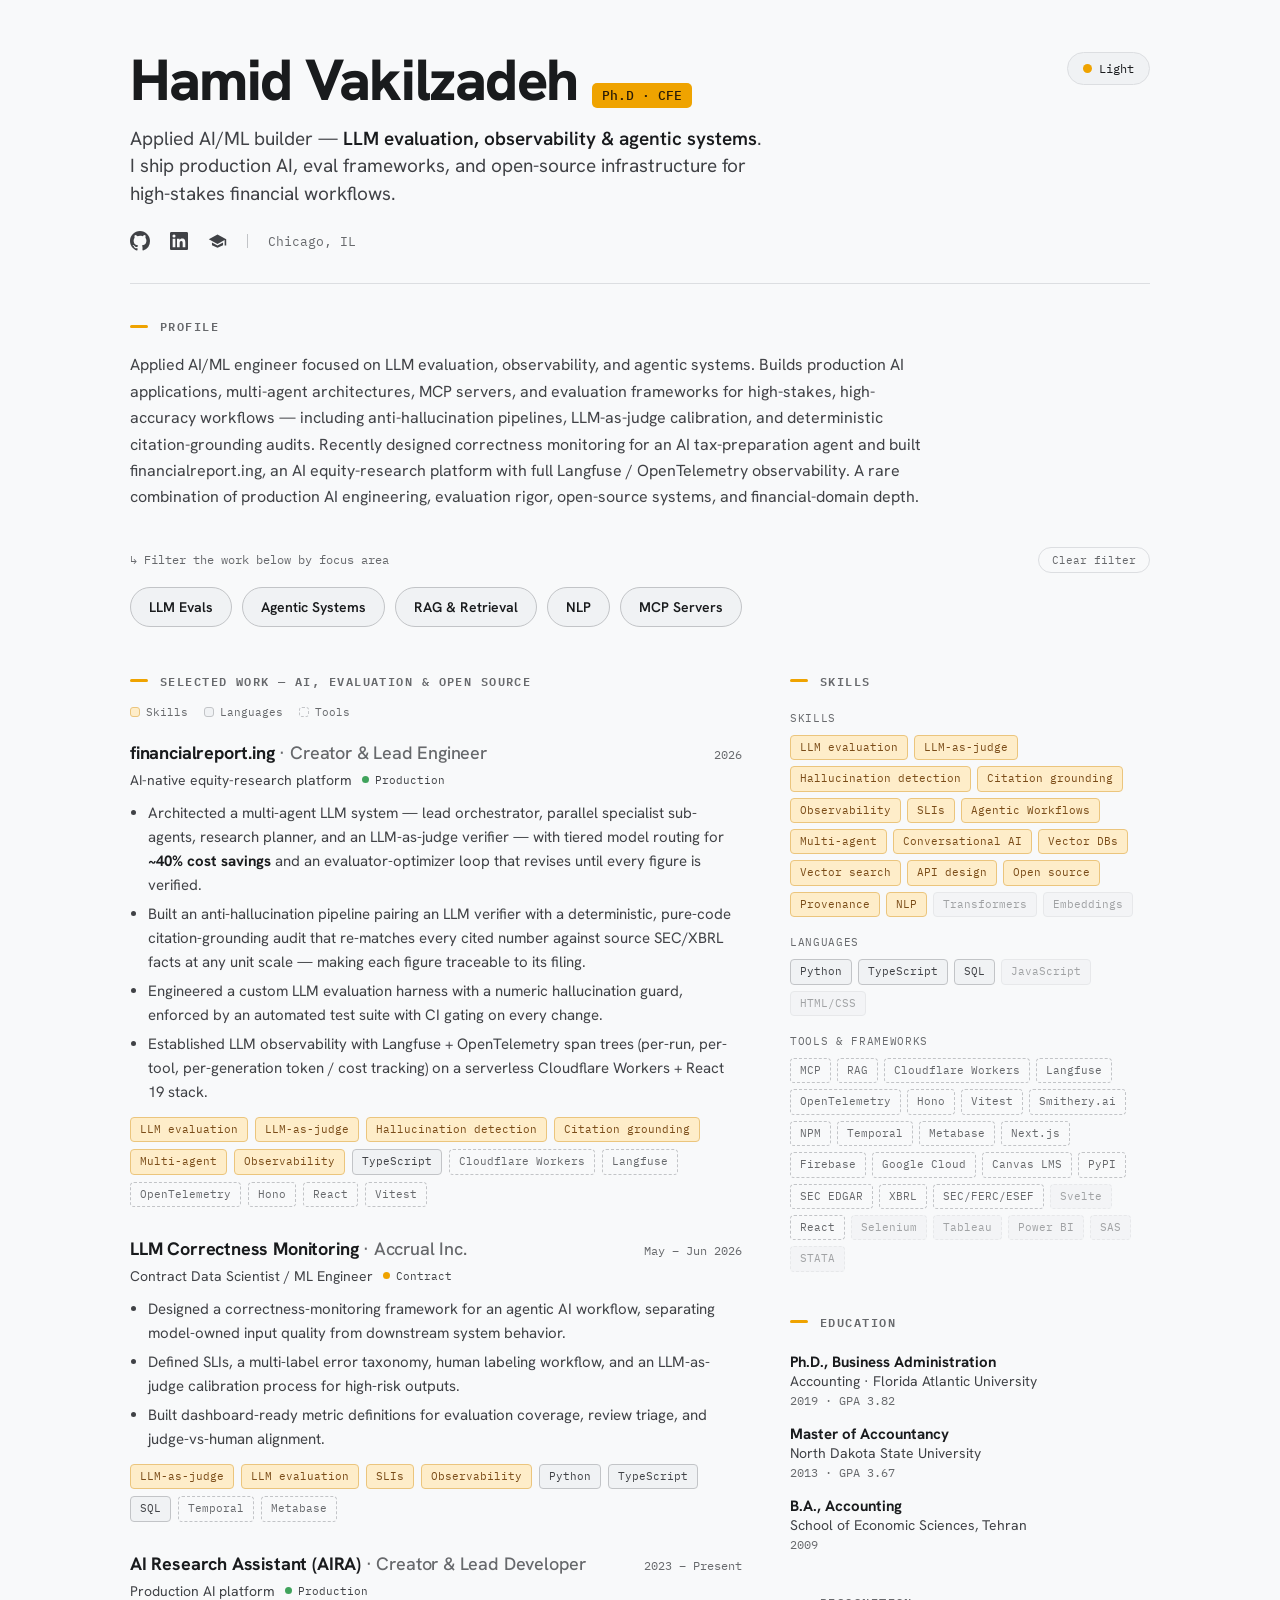
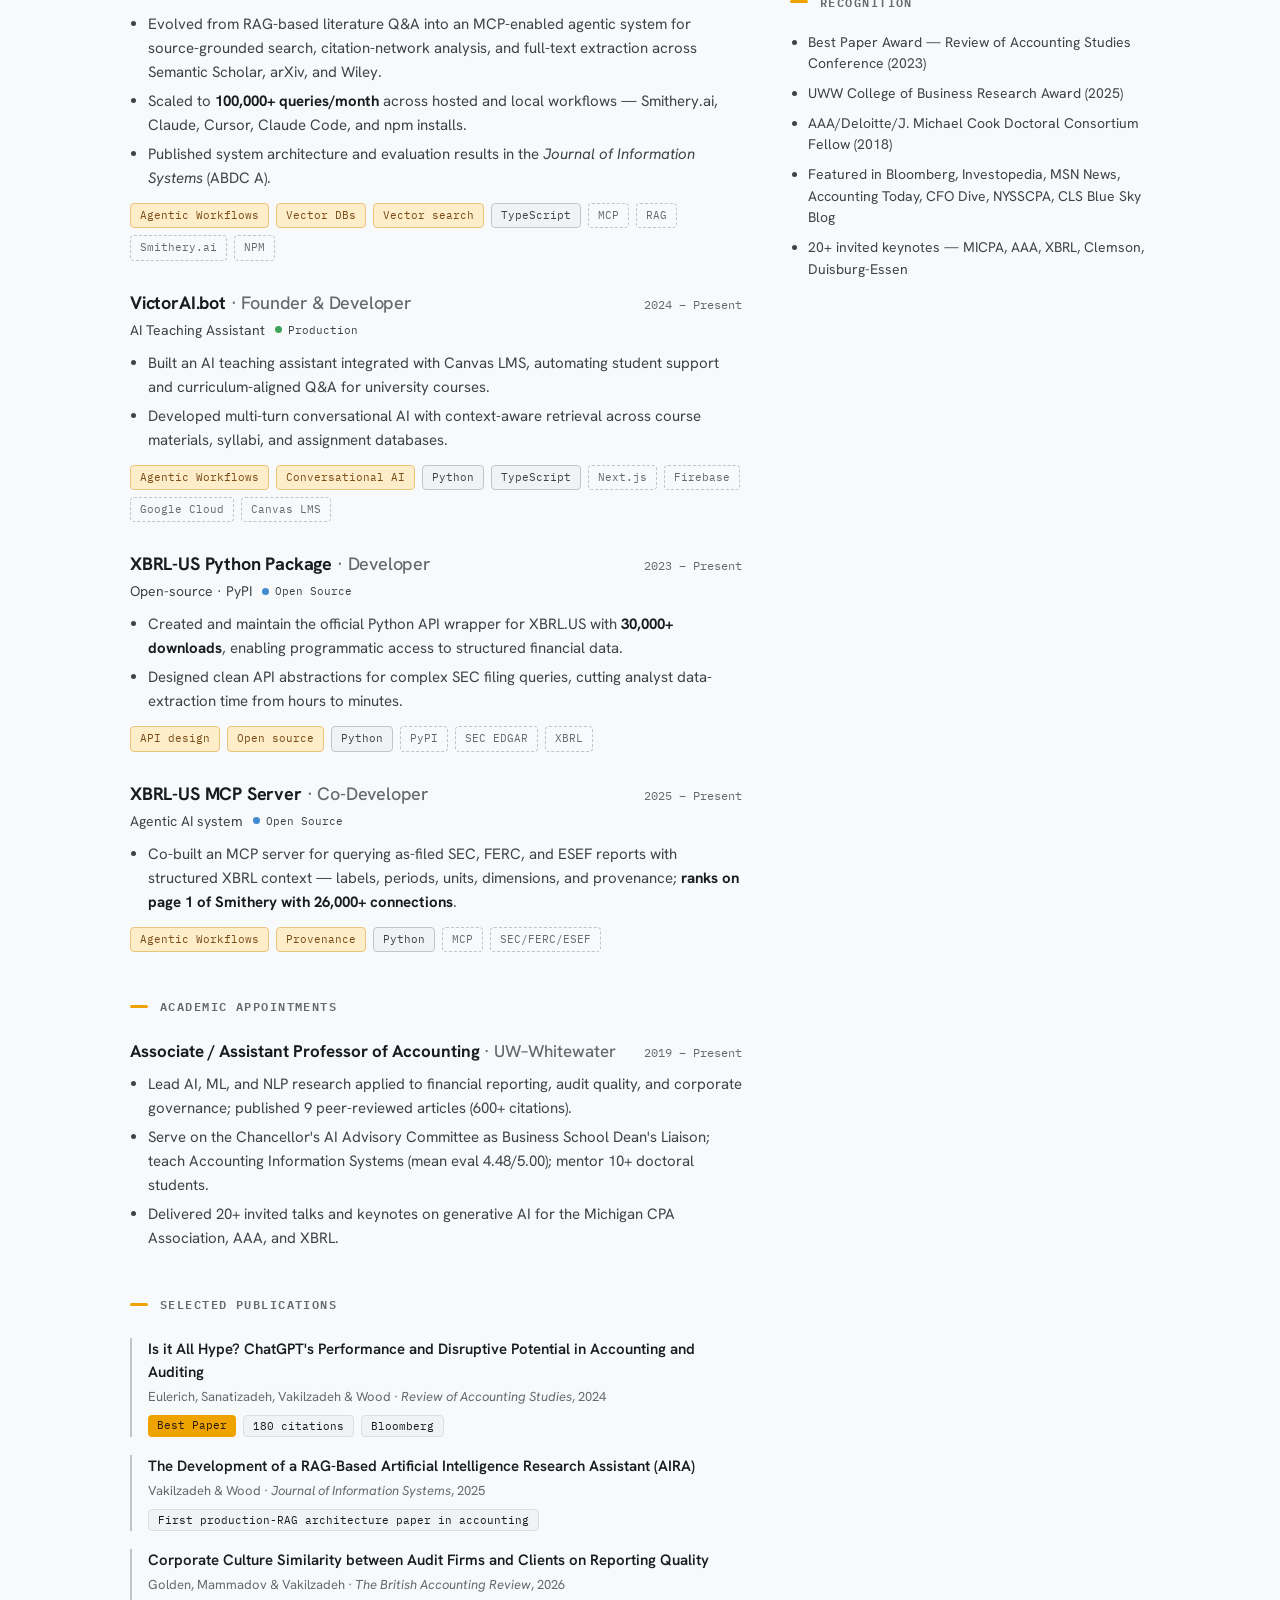
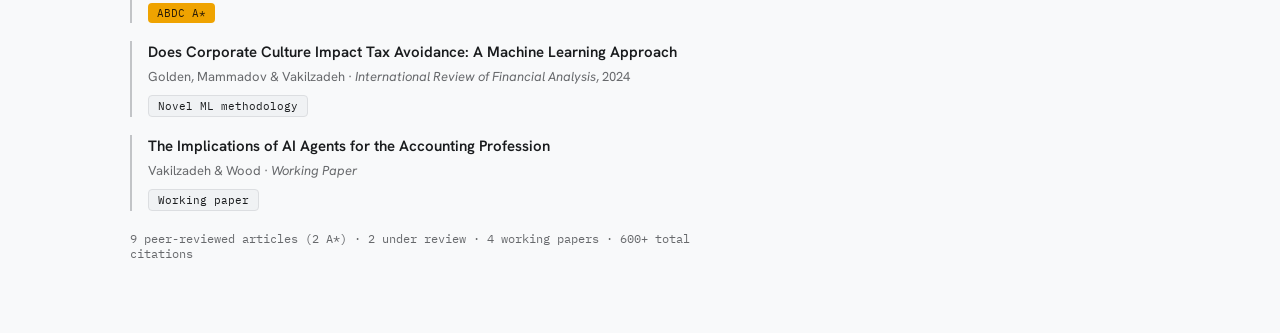
==== commit 7c3a892e: "Add LinkedIn icon to contact row Co-Authored-By: Claude Opus 4.8 (1M context) <noreply@anthropic.com" ====
--- a/index.html
+++ b/index.html
@@ -39,6 +39,7 @@
   <!-- contact row -->
   <div style="display:flex; flex-wrap:wrap; align-items:center; gap:12px 20px; margin-top:24px; font-family:var(--font-mono); font-size:13px; color:var(--ink-soft);">
     <a href="https://github.com/hamid-vakilzadeh" target="_blank" rel="noopener" aria-label="GitHub" title="GitHub" style="display:flex; align-items:center; color:var(--ink-soft);"><svg width="20" height="20" viewBox="0 0 16 16" fill="currentColor" aria-hidden="true"><path d="M8 0C3.58 0 0 3.58 0 8c0 3.54 2.29 6.53 5.47 7.59.4.07.55-.17.55-.38 0-.19-.01-.82-.01-1.49-2.01.37-2.53-.49-2.69-.94-.09-.23-.48-.94-.82-1.13-.28-.15-.68-.52-.01-.53.63-.01 1.08.58 1.23.82.72 1.21 1.87.87 2.33.66.07-.52.28-.87.51-1.07-1.78-.2-3.64-.89-3.64-3.95 0-.87.31-1.59.82-2.15-.08-.2-.36-1.02.08-2.12 0 0 .67-.21 2.2.82a7.6 7.6 0 0 1 2-.27c.68 0 1.36.09 2 .27 1.53-1.04 2.2-.82 2.2-.82.44 1.1.16 1.92.08 2.12.51.56.82 1.27.82 2.15 0 3.07-1.87 3.75-3.65 3.95.29.25.54.73.54 1.48 0 1.07-.01 1.93-.01 2.2 0 .21.15.46.55.38A8.01 8.01 0 0 0 16 8c0-4.42-3.58-8-8-8z"/></svg></a>
+    <a href="https://www.linkedin.com/in/hamid-vakilzadeh/" target="_blank" rel="noopener" aria-label="LinkedIn" title="LinkedIn" style="display:flex; align-items:center; color:var(--ink-soft);"><svg width="18" height="18" viewBox="0 0 24 24" fill="currentColor" aria-hidden="true"><path d="M20.45 20.45h-3.56v-5.57c0-1.33-.03-3.04-1.85-3.04-1.85 0-2.14 1.45-2.14 2.94v5.67H9.34V9h3.42v1.56h.05c.48-.9 1.64-1.85 3.37-1.85 3.6 0 4.27 2.37 4.27 5.46v6.28zM5.34 7.43a2.06 2.06 0 1 1 0-4.13 2.06 2.06 0 0 1 0 4.13zM7.12 20.45H3.56V9h3.56v11.45zM22.22 0H1.77C.79 0 0 .77 0 1.72v20.56C0 23.23.79 24 1.77 24h20.45c.98 0 1.78-.77 1.78-1.72V1.72C24 .77 23.2 0 22.22 0z"/></svg></a>
     <a href="https://scholar.google.com/citations?user=39mYS48AAAAJ&amp;hl=en" target="_blank" rel="noopener" aria-label="Google Scholar" title="Google Scholar" style="display:flex; align-items:center; color:var(--ink-soft);"><svg width="19" height="19" viewBox="0 0 24 24" fill="currentColor" aria-hidden="true"><path d="M12 3 1 9l11 6 9-4.91V17h2V9L12 3zM5 13.18v3.5L12 20l7-3.32v-3.5L12 17l-7-3.82z"/></svg></a>
     <span style="width:1px; height:14px; background:var(--border-strong);"></span>
     <span style="color:var(--muted);">Chicago, IL</span>
